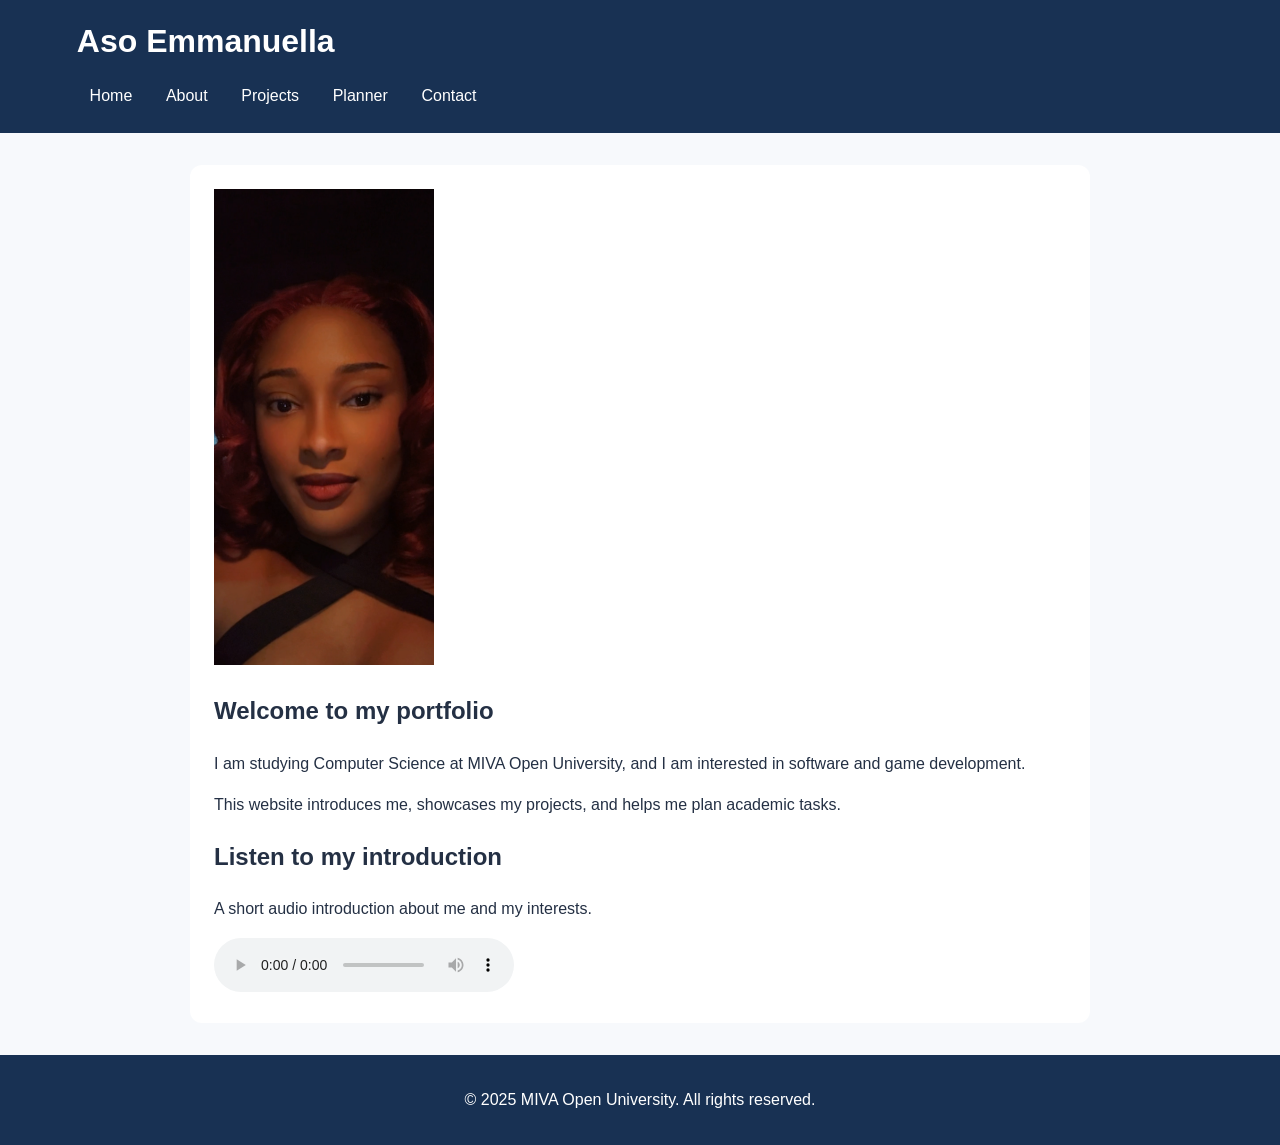
==== index.html @ ce792c0e "Add files via upload" ====
<!DOCTYPE html>
<html lang="en">
<head>
  <meta charset="UTF-8">
  <meta name="viewport" content="width=device-width, initial-scale=1.0">
  <title>Aso Emmanuella | Student Portfolio</title>
  <link rel="stylesheet" href="style.css">
</head>
<body>
  <header>
    <h1>Aso Emmanuella</h1>
    <nav aria-label="Main navigation">
      <a href="index.html" aria-current="page">Home</a>
      <a href="about.html">About</a>
      <a href="projects.html">Projects</a>
      <a href="planner.html">Planner</a>
      <a href="contact.html">Contact</a>
    </nav>
  </header>

  <main>
    <section>
      <img
        src="profile.png.PNG.PNG"
        alt="Portrait of Aso Emmanuella"
        width="220"
      >
      <h2>Welcome to my portfolio</h2>
      <p>
        I am studying Computer Science at MIVA Open University, and I am
        interested in software and game development.
      </p>
      <p>
        This website introduces me, showcases my projects, and helps me plan
        academic tasks.
      </p>
    </section>

    <section aria-labelledby="audio-heading">
      <h2 id="audio-heading">Listen to my introduction</h2>
      <p>A short audio introduction about me and my interests.</p>
      <audio controls preload="metadata">
        <source src="media/recording.m4a" type="audio/mp4">
        Your browser does not support the audio player.
      </audio>
    </section>
  </main>

  <footer>
    <p>&copy; 2025 MIVA Open University. All rights reserved.</p>
  </footer>
</body>
</html>
---- style.css ----
/* Shared styles for every page */
:root {
  --navy: #183153;
  --blue: #2864a8;
  --pale-blue: #eaf2fb;
  --white: #ffffff;
  --text: #243044;
}

* {
  box-sizing: border-box;
}

body {
  margin: 0;
  color: var(--text);
  background: #f7f9fc;
  font-family: Arial, sans-serif;
  line-height: 1.6;
}

header {
  padding: 1rem 6%;
  color: var(--white);
  background: var(--navy);
}

header h1 {
  margin: 0 0 0.5rem;
}

nav {
  display: flex;
  flex-wrap: wrap;
  gap: 0.5rem;
}

nav a {
  padding: 0.5rem 0.8rem;
  border-radius: 6px;
  color: var(--white);
  text-decoration: none;
  transition: background-color 0.2s ease;
}

nav a:hover,
nav a:focus {
  background: var(--blue);
}

main {
  width: min(900px, 88%);
  min-height: 65vh;
  margin: 2rem auto;
  padding: 1.5rem;
  border-radius: 12px;
  background: var(--white);
}

footer {
  padding: 1rem;
  color: var(--white);
  background: var(--navy);
  text-align: center;
}

/* Project cards */
.projects-grid {
  display: grid;
  grid-template-columns: repeat(auto-fit, minmax(230px, 1fr));
  gap: 1.25rem;
  margin-top: 1.5rem;
}

.project-card {
  display: flex;
  flex-direction: column;
  overflow: hidden;
  border: 1px solid #dbe4f0;
  border-radius: 12px;
  background: var(--white);
  transition: transform 0.2s ease, box-shadow 0.2s ease;
}

.project-card:hover {
  transform: translateY(-4px);
  box-shadow: 0 8px 20px rgb(24 49 83 / 12%);
}

.project-image {
  display: block;
  width: 100%;
  height: 190px;
  object-fit: contain;
  background: var(--pale-blue);
}

.project-content {
  display: flex;
  flex: 1;
  flex-direction: column;
  align-items: flex-start;
  padding: 1rem;
}

.project-content h3 {
  margin: 0 0 0.5rem;
  color: var(--navy);
  line-height: 1.3;
}

.project-content p {
  margin: 0 0 1rem;
}

.project-link {
  display: inline-block;
  margin-top: auto;
  padding: 0.6rem 0.9rem;
  border-radius: 6px;
  color: var(--white);
  background: var(--blue);
  font-weight: bold;
  text-decoration: none;
  transition: background-color 0.2s ease;
}

.project-link:hover,
.project-link:focus {
  background: var(--navy);
}

.project-details {
  margin-top: 0.25rem;
}

.project-details summary {
  color: var(--blue);
  cursor: pointer;
  font-weight: bold;
}

.project-details summary:hover,
.project-details summary:focus {
  text-decoration: underline;
}

.project-details p {
  margin-top: 0.5rem;
}

/* Planner and contact form */
label {
  font-weight: bold;
}

input,
textarea {
  width: 100%;
  padding: 0.7rem;
  border: 1px solid #bdc9d8;
  border-radius: 6px;
  color: var(--text);
  font: inherit;
}

input:focus,
textarea:focus {
  outline: 3px solid #b8d4f3;
  border-color: var(--blue);
}

textarea {
  resize: vertical;
}

button {
  padding: 0.65rem 1rem;
  border: 0;
  border-radius: 6px;
  color: var(--white);
  background: var(--blue);
  font: inherit;
  font-weight: bold;
  cursor: pointer;
  transition: background-color 0.2s ease;
}

button:hover,
button:focus {
  background: var(--navy);
}

.form-field {
  display: flex;
  flex-direction: column;
  gap: 0.35rem;
  margin-bottom: 1rem;
}

#contact-form {
  max-width: 680px;
}

#task-form {
  display: grid;
  grid-template-columns: 1fr auto;
  align-items: end;
  gap: 0.75rem;
  margin: 1.25rem 0;
}

#task-form label {
  grid-column: 1 / -1;
  margin-bottom: -0.5rem;
}

#task-form button {
  height: fit-content;
}

#planner-message,
#form-message {
  min-height: 1.5em;
  color: var(--navy);
  font-weight: bold;
}

section[aria-label="Task summary"] {
  display: flex;
  flex-wrap: wrap;
  justify-content: space-between;
  gap: 0.5rem 1rem;
  margin: 1.25rem 0;
  padding: 0.75rem 1rem;
  border-radius: 8px;
  background: var(--pale-blue);
}

section[aria-label="Task summary"] p {
  margin: 0;
}

#task-list {
  padding: 0;
  list-style: none;
}

#task-list li {
  display: flex;
  align-items: center;
  justify-content: space-between;
  gap: 1rem;
  margin-bottom: 0.75rem;
  padding: 0.75rem;
  border: 1px solid #dbe4f0;
  border-radius: 8px;
  background: #ffffff;
}

#task-list label {
  display: flex;
  align-items: center;
  gap: 0.5rem;
}

#task-list input[type="checkbox"] {
  width: auto;
}

.completed-task {
  color: #667085;
  text-decoration: line-through;
}

@media (max-width: 600px) {
  header {
    padding: 1rem 5%;
  }

  nav {
    flex-direction: column;
  }

  main {
    width: 92%;
    margin: 1rem auto;
    padding: 1rem;
  }

  .projects-grid {
    grid-template-columns: 1fr;
  }

  .project-image {
    height: auto;
    max-height: 240px;
  }

  #task-form {
    grid-template-columns: 1fr;
  }

  #task-form button {
    justify-self: start;
  }

  #task-list li {
    align-items: flex-start;
    flex-direction: column;
  }
}
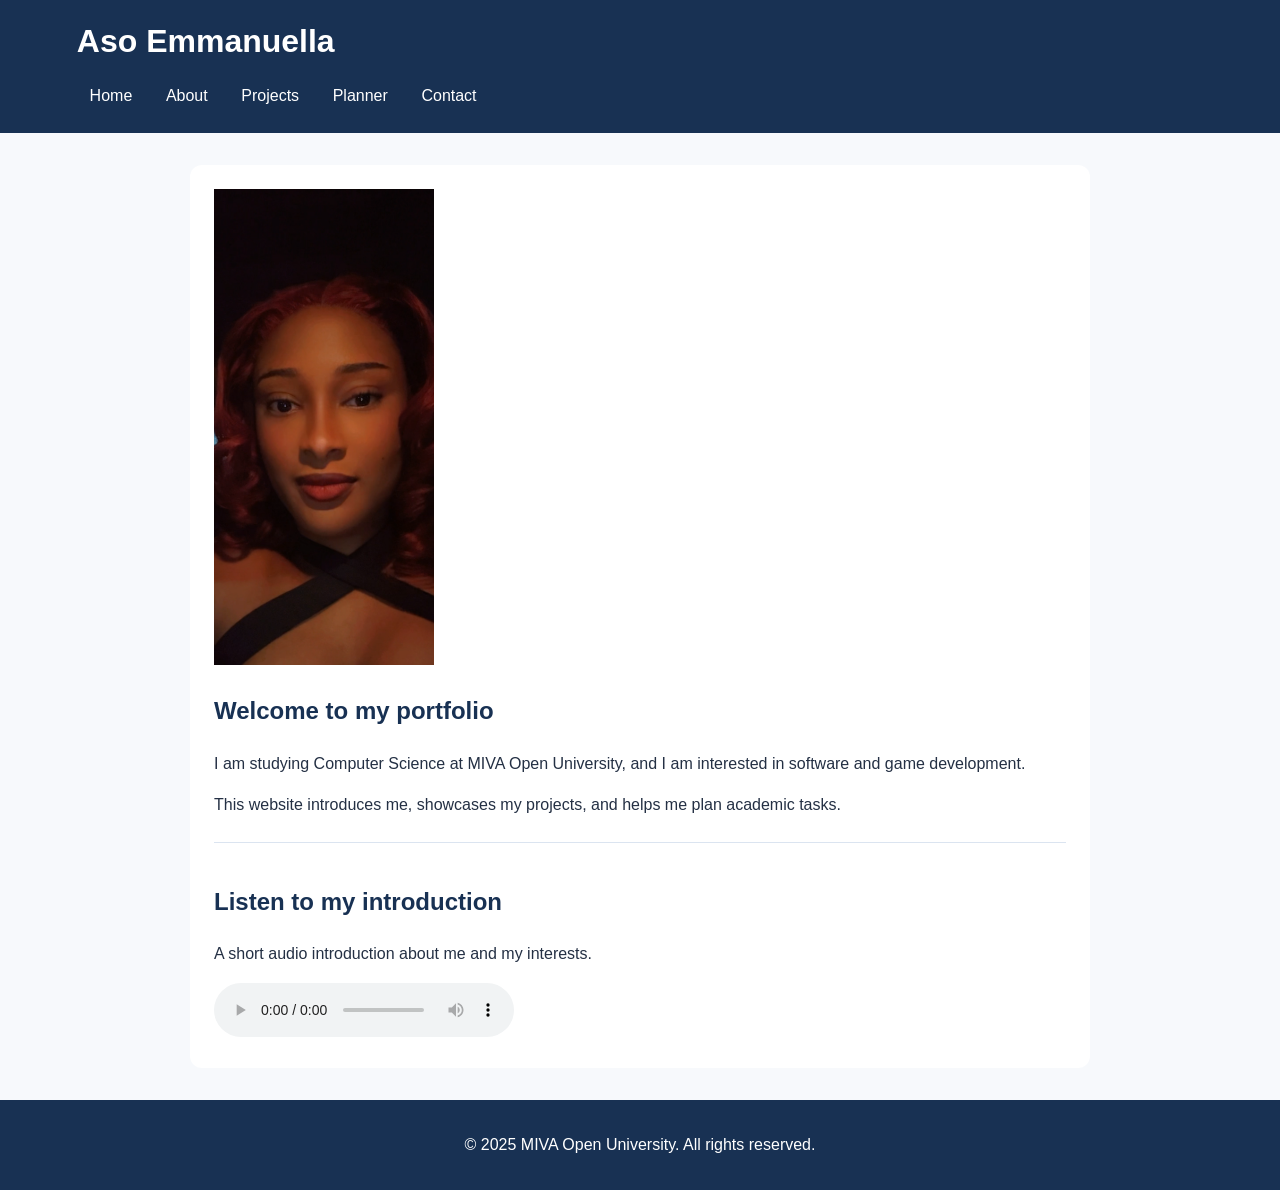
==== commit 5b238605: "Add files via upload" ====
--- a/index.html
+++ b/index.html
@@ -41,7 +41,7 @@
       <p>A short audio introduction about me and my interests.</p>
       <audio controls preload="metadata">
         <source src="media/recording.m4a" type="audio/mp4">
-        Your browser does not support the audio player.
+<source src="Recording.m4a" type="audio/mp4">
       </audio>
     </section>
   </main>
--- a/style.css
+++ b/style.css
@@ -57,11 +57,40 @@
   background: var(--white);
 }
 
+main > section + section {
+  margin-top: 1.5rem;
+  padding-top: 1.25rem;
+  border-top: 1px solid #dbe4f0;
+}
+
+main section > h2 {
+  color: var(--navy);
+}
+
 footer {
   padding: 1rem;
   color: var(--white);
   background: var(--navy);
   text-align: center;
+}
+
+/* Education table */
+main table {
+  width: 100%;
+  margin: 1rem 0;
+  border-collapse: collapse;
+}
+
+main th,
+main td {
+  padding: 0.75rem 1rem;
+  border: 1px solid #dbe4f0;
+  text-align: left;
+}
+
+main th {
+  color: var(--navy);
+  background: var(--pale-blue);
 }
 
 /* Project cards */
@@ -288,6 +317,12 @@
     padding: 1rem;
   }
 
+  main table {
+    display: block;
+    overflow-x: auto;
+    white-space: nowrap;
+  }
+
   .projects-grid {
     grid-template-columns: 1fr;
   }
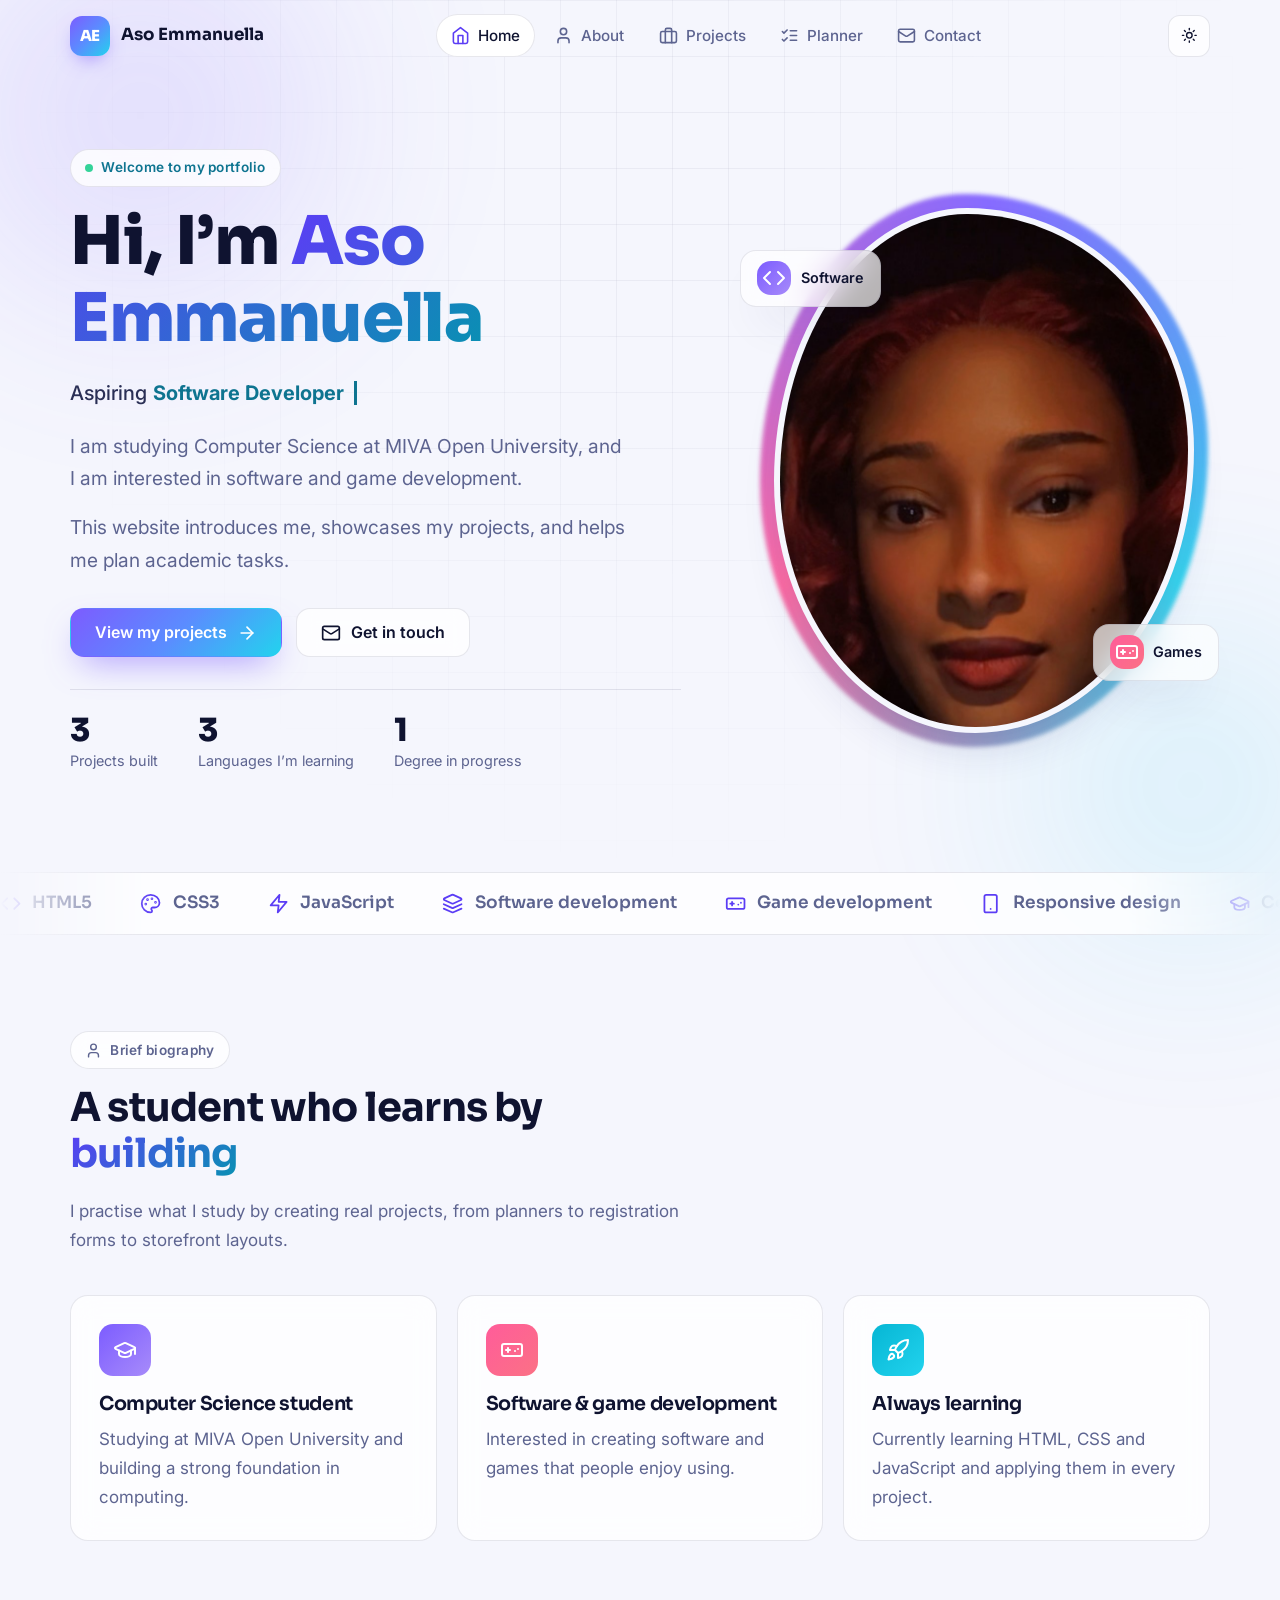
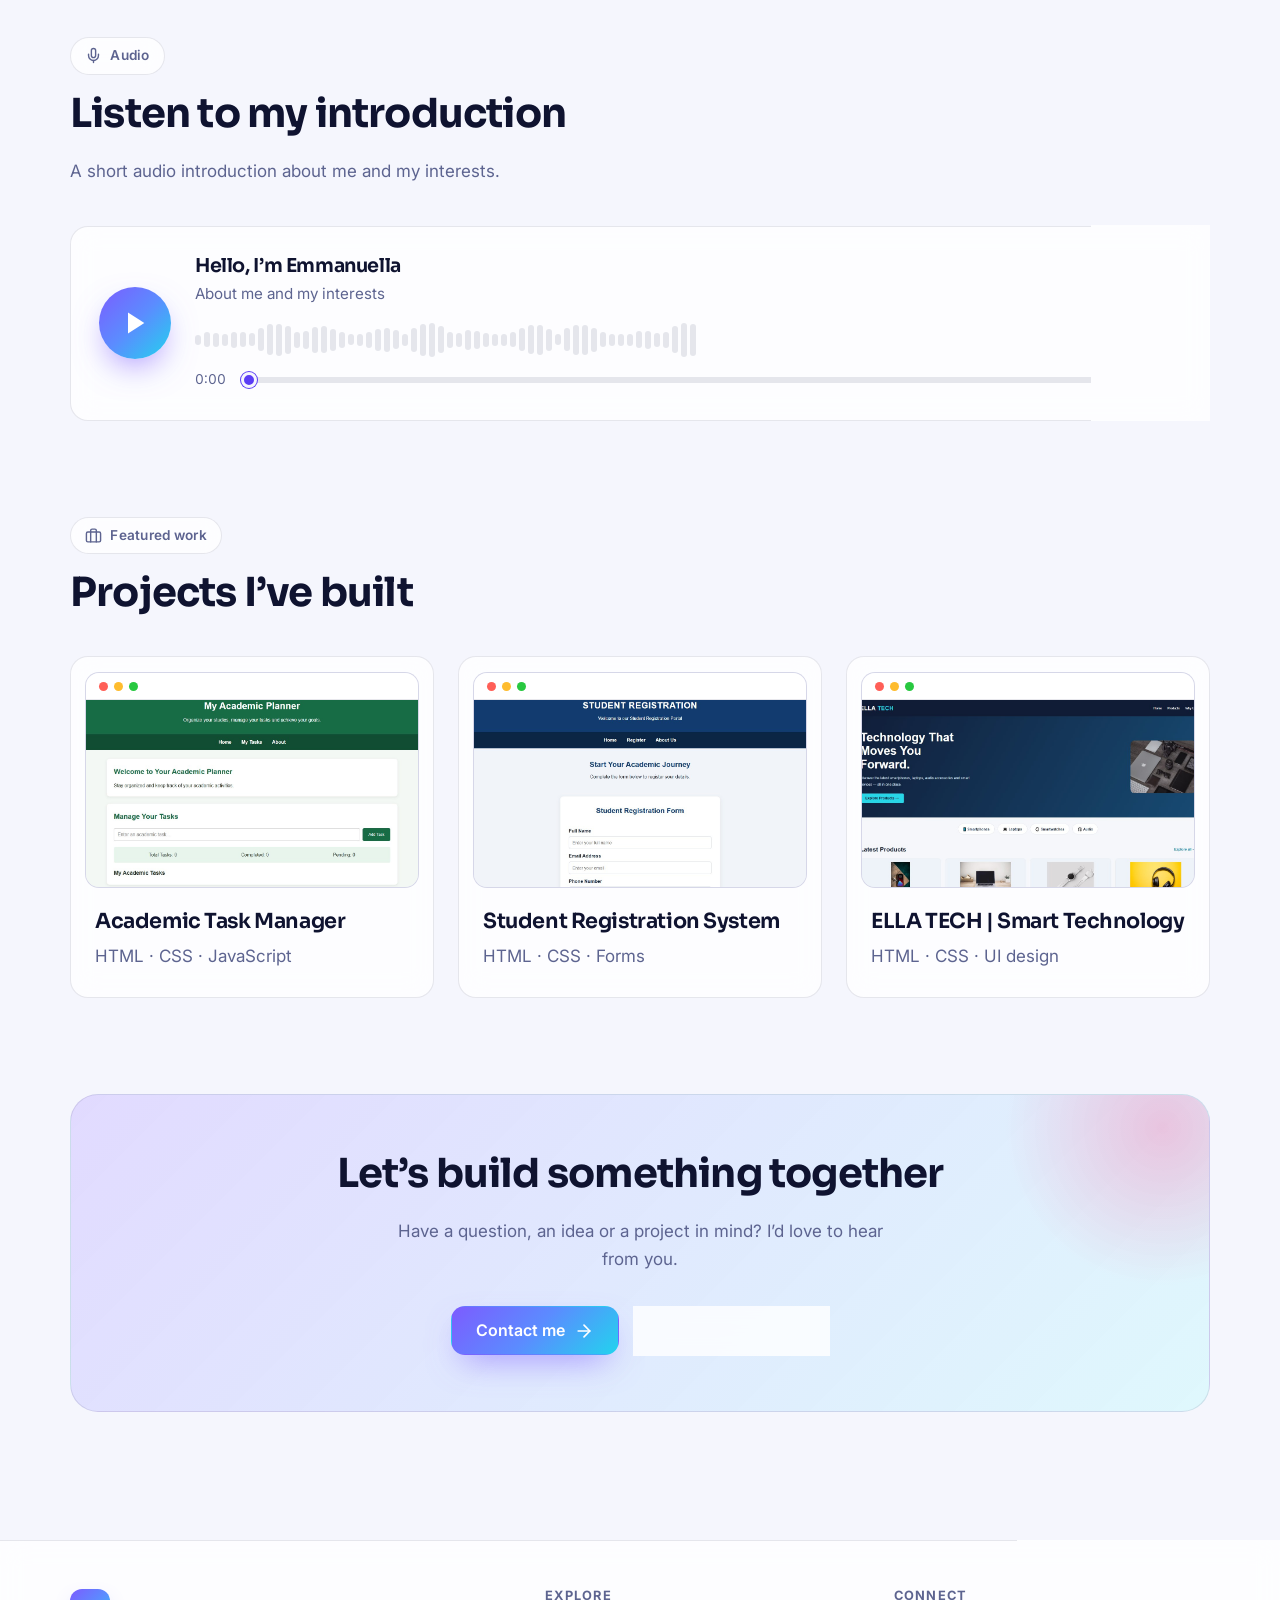
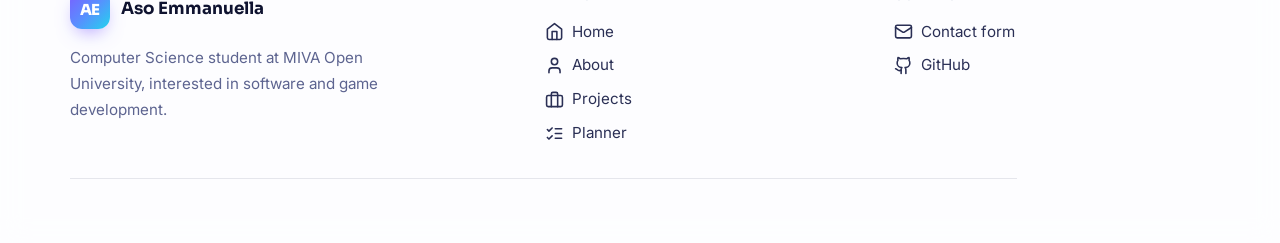
==== commit 53a5da18: "Add files via upload" ====
--- a/index.html
+++ b/index.html
@@ -1,53 +1,247 @@
-<!DOCTYPE html>
-<html lang="en">
-<head>
-  <meta charset="UTF-8">
-  <meta name="viewport" content="width=device-width, initial-scale=1.0">
-  <title>Aso Emmanuella | Student Portfolio</title>
-  <link rel="stylesheet" href="style.css">
-</head>
-<body>
-  <header>
-    <h1>Aso Emmanuella</h1>
-    <nav aria-label="Main navigation">
-      <a href="index.html" aria-current="page">Home</a>
-      <a href="about.html">About</a>
-      <a href="projects.html">Projects</a>
-      <a href="planner.html">Planner</a>
-      <a href="contact.html">Contact</a>
-    </nav>
-  </header>
-
-  <main>
-    <section>
-      <img
-        src="profile.png.PNG.PNG"
-        alt="Portrait of Aso Emmanuella"
-        width="220"
-      >
-      <h2>Welcome to my portfolio</h2>
-      <p>
-        I am studying Computer Science at MIVA Open University, and I am
-        interested in software and game development.
-      </p>
-      <p>
-        This website introduces me, showcases my projects, and helps me plan
-        academic tasks.
-      </p>
-    </section>
-
-    <section aria-labelledby="audio-heading">
-      <h2 id="audio-heading">Listen to my introduction</h2>
-      <p>A short audio introduction about me and my interests.</p>
-      <audio controls preload="metadata">
-        <source src="media/recording.m4a" type="audio/mp4">
-<source src="Recording.m4a" type="audio/mp4">
-      </audio>
-    </section>
-  </main>
-
-  <footer>
-    <p>&copy; 2025 MIVA Open University. All rights reserved.</p>
-  </footer>
-</body>
-</html>+<!DOCTYPE html>
+<html lang="en">
+<head>
+  <meta charset="UTF-8">
+  <meta name="viewport" content="width=device-width, initial-scale=1.0">
+  <title>Aso Emmanuella | Student Portfolio</title>
+  <meta name="description" content="Portfolio of Aso Emmanuella, a Computer Science student at MIVA Open University interested in software and game development.">
+  <meta name="theme-color" content="#0a0c1b">
+  <link rel="icon" href="favicon.svg" type="image/svg+xml">
+  <link rel="preconnect" href="https://fonts.googleapis.com">
+  <link rel="preconnect" href="https://fonts.gstatic.com" crossorigin>
+  <link rel="stylesheet" href="https://fonts.googleapis.com/css2?family=Inter:wght@400;500;600;700&family=Sora:wght@600;700;800&display=swap">
+  <link rel="stylesheet" href="style.css">
+  <script>
+    /* Runs before first paint so the saved theme never flashes. */
+    document.documentElement.classList.add("js");
+    try {
+      var saved = localStorage.getItem("theme");
+      var theme = saved ? JSON.parse(saved) : (matchMedia("(prefers-color-scheme: light)").matches ? "light" : "dark");
+      document.documentElement.dataset.theme = theme;
+    } catch (e) { document.documentElement.dataset.theme = "dark"; }
+  </script>
+  <script src="script.js" defer></script>
+</head>
+<body>
+  <a class="skip-link" href="#main">Skip to main content</a>
+  <div class="scroll-progress" aria-hidden="true"></div>
+  <div class="bg-grid" aria-hidden="true"></div>
+
+  <header class="site-header">
+    <div class="container nav-inner">
+      <a class="brand" href="index.html" aria-label="Aso Emmanuella, home">
+        <span class="brand-mark" aria-hidden="true">AE</span>
+        <span>Aso Emmanuella</span>
+      </a>
+
+      <nav class="nav-links" id="site-nav" aria-label="Main navigation">
+        <a href="index.html" aria-current="page"><i data-icon="home"></i>Home</a>
+        <a href="about.html"><i data-icon="user"></i>About</a>
+        <a href="projects.html"><i data-icon="briefcase"></i>Projects</a>
+        <a href="planner.html"><i data-icon="tasks"></i>Planner</a>
+        <a href="contact.html"><i data-icon="mail"></i>Contact</a>
+      </nav>
+
+      <div class="nav-actions">
+        <button class="icon-btn theme-toggle" type="button" aria-label="Switch theme">
+          <i data-icon="sun" class="icon-sun"></i><i data-icon="moon" class="icon-moon"></i>
+        </button>
+        <button class="icon-btn menu-toggle" type="button" aria-expanded="false" aria-controls="site-nav" aria-label="Open menu">
+          <span class="bars" aria-hidden="true"><span></span><span></span><span></span></span>
+        </button>
+      </div>
+    </div>
+  </header>
+
+  <main id="main">
+    <!-- Hero: name, photograph, welcome message, brief biography -->
+    <section class="hero" aria-labelledby="hero-title">
+      <div class="container hero-grid">
+        <div>
+          <p class="eyebrow reveal"><span class="dot"></span>Welcome to my portfolio</p>
+          <h1 id="hero-title" class="reveal" style="--i:1">Hi, I&rsquo;m <span class="grad-text">Aso Emmanuella</span></h1>
+          <p class="role-line reveal" style="--i:2" aria-hidden="true">
+            <span>Aspiring</span><span class="typed" data-typed="Software Developer|Game Developer|Computer Science Student">Software Developer</span><span class="caret"></span>
+          </p>
+          <p class="lead reveal" style="--i:3">
+            I am studying Computer Science at MIVA Open University, and I am interested in software and game development.
+          </p>
+          <p class="lead reveal" style="--i:3">
+            This website introduces me, showcases my projects, and helps me plan academic tasks.
+          </p>
+          <div class="hero-cta reveal" style="--i:4">
+            <a class="btn btn-primary" href="projects.html">View my projects <i data-icon="arrow-right" class="icon-arrow"></i></a>
+            <a class="btn btn-ghost" href="contact.html"><i data-icon="mail"></i>Get in touch</a>
+          </div>
+          <dl class="stats reveal" style="--i:5">
+            <div class="stat"><dt class="sr-only">Projects built</dt><dd style="margin:0"><strong data-count="3">0</strong><span>Projects built</span></dd></div>
+            <div class="stat"><dt class="sr-only">Languages being learned</dt><dd style="margin:0"><strong data-count="3">0</strong><span>Languages I&rsquo;m learning</span></dd></div>
+            <div class="stat"><dt class="sr-only">Degree programme</dt><dd style="margin:0"><strong data-count="1">0</strong><span>Degree in progress</span></dd></div>
+          </dl>
+        </div>
+
+        <div class="portrait-wrap reveal reveal-scale" style="--i:2">
+          <div class="portrait-ring" aria-hidden="true"></div>
+          <figure class="portrait" style="margin:0">
+            <img src="assets/images/profile.jpg" alt="Portrait of Aso Emmanuella" width="420" height="525" fetchpriority="high">
+          </figure>
+          <div class="float-chip c1" aria-hidden="true"><span class="tile t-violet"><i data-icon="code"></i></span>Software</div>
+          <div class="float-chip c2" aria-hidden="true"><span class="tile t-pink"><i data-icon="gamepad"></i></span>Games</div>
+        </div>
+      </div>
+    </section>
+
+    <div class="marquee" aria-hidden="true">
+      <div class="marquee-track"><span><i data-icon="code"></i>HTML5</span><span><i data-icon="palette"></i>CSS3</span><span><i data-icon="zap"></i>JavaScript</span><span><i data-icon="layers"></i>Software development</span><span><i data-icon="gamepad"></i>Game development</span><span><i data-icon="phone2"></i>Responsive design</span><span><i data-icon="cap"></i>Computer Science</span><span><i data-icon="code"></i>HTML5</span><span><i data-icon="palette"></i>CSS3</span><span><i data-icon="zap"></i>JavaScript</span><span><i data-icon="layers"></i>Software development</span><span><i data-icon="gamepad"></i>Game development</span><span><i data-icon="phone2"></i>Responsive design</span><span><i data-icon="cap"></i>Computer Science</span><span><i data-icon="code"></i>HTML5</span><span><i data-icon="palette"></i>CSS3</span><span><i data-icon="zap"></i>JavaScript</span><span><i data-icon="layers"></i>Software development</span><span><i data-icon="gamepad"></i>Game development</span><span><i data-icon="phone2"></i>Responsive design</span><span><i data-icon="cap"></i>Computer Science</span><span><i data-icon="code"></i>HTML5</span><span><i data-icon="palette"></i>CSS3</span><span><i data-icon="zap"></i>JavaScript</span><span><i data-icon="layers"></i>Software development</span><span><i data-icon="gamepad"></i>Game development</span><span><i data-icon="phone2"></i>Responsive design</span><span><i data-icon="cap"></i>Computer Science</span></div>
+    </div>
+
+    <!-- Brief biography -->
+    <section class="section" aria-labelledby="bio-title">
+      <div class="container">
+        <div class="section-head reveal">
+          <p class="eyebrow"><i data-icon="user"></i>Brief biography</p>
+          <h2 id="bio-title">A student who learns by <span class="grad-text">building</span></h2>
+          <p>I practise what I study by creating real projects, from planners to registration forms to storefront layouts.</p>
+        </div>
+        <div class="grid-3">
+          <article class="card reveal" style="--i:0">
+            <span class="tile t-violet"><i data-icon="cap"></i></span>
+            <h3>Computer Science student</h3>
+            <p>Studying at MIVA Open University and building a strong foundation in computing.</p>
+          </article>
+          <article class="card reveal" style="--i:1">
+            <span class="tile t-pink"><i data-icon="gamepad"></i></span>
+            <h3>Software &amp; game development</h3>
+            <p>Interested in creating software and games that people enjoy using.</p>
+          </article>
+          <article class="card reveal" style="--i:2">
+            <span class="tile t-cyan"><i data-icon="rocket"></i></span>
+            <h3>Always learning</h3>
+            <p>Currently learning HTML, CSS and JavaScript and applying them in every project.</p>
+          </article>
+        </div>
+      </div>
+    </section>
+
+    <!-- Multimedia: audio introduction -->
+    <section class="section" style="padding-top:0" aria-labelledby="audio-heading">
+      <div class="container">
+        <div class="section-head reveal">
+          <p class="eyebrow"><i data-icon="mic"></i>Audio</p>
+          <h2 id="audio-heading">Listen to my introduction</h2>
+          <p>A short audio introduction about me and my interests.</p>
+        </div>
+
+        <div class="card audio-card reveal" data-audio-player hidden>
+          <button class="play-btn" type="button" aria-label="Play introduction">
+            <i data-icon="play" class="icon-play"></i><i data-icon="pause" class="icon-pause"></i>
+          </button>
+          <div class="audio-body">
+            <h3>Hello, I&rsquo;m Emmanuella</h3>
+            <p>About me and my interests <span class="audio-status" role="status"></span></p>
+            <div class="wave" aria-hidden="true"></div>
+            <div class="seek-row">
+              <span class="t-current">0:00</span>
+              <input class="seek" type="range" min="0" max="1000" value="0" step="1" aria-label="Seek through the introduction">
+              <span class="t-total">0:00</span>
+            </div>
+          </div>
+        </div>
+        <!-- Native player: used as the fallback and replaced by the styled player when JavaScript runs -->
+        <audio id="intro-audio" controls preload="metadata" style="width:100%">
+          <source src="media/recording.mp3" type="audio/mpeg">
+          Your browser does not support the audio element.
+        </audio>
+      </div>
+    </section>
+
+    <!-- Featured projects -->
+    <section class="section" style="padding-top:0" aria-labelledby="featured-title">
+      <div class="container">
+        <div class="section-head reveal">
+          <p class="eyebrow"><i data-icon="briefcase"></i>Featured work</p>
+          <h2 id="featured-title">Projects I&rsquo;ve built</h2>
+        </div>
+        <div class="projects-grid">
+        <a class="card project-card reveal" style="--i:0;text-decoration:none;color:inherit" href="projects.html" aria-label="Academic Task Manager, view on projects page">
+          <div class="browser">
+            <div class="browser-bar" aria-hidden="true"><span></span><span></span><span></span></div>
+            <div class="browser-shot"><img src="assets/images/project-task-manager.jpg" alt="" width="1341" height="642" loading="lazy"></div>
+          </div>
+          <div class="project-body">
+            <h3 style="margin-top:0">Academic Task Manager</h3>
+            <p style="margin:0">HTML · CSS · JavaScript</p>
+          </div>
+        </a>
+        <a class="card project-card reveal" style="--i:1;text-decoration:none;color:inherit" href="projects.html" aria-label="Student Registration System, view on projects page">
+          <div class="browser">
+            <div class="browser-bar" aria-hidden="true"><span></span><span></span><span></span></div>
+            <div class="browser-shot"><img src="assets/images/project-registration.jpg" alt="" width="1341" height="642" loading="lazy"></div>
+          </div>
+          <div class="project-body">
+            <h3 style="margin-top:0">Student Registration System</h3>
+            <p style="margin:0">HTML · CSS · Forms</p>
+          </div>
+        </a>
+        <a class="card project-card reveal" style="--i:2;text-decoration:none;color:inherit" href="projects.html" aria-label="ELLA TECH | Smart Technology, view on projects page">
+          <div class="browser">
+            <div class="browser-bar" aria-hidden="true"><span></span><span></span><span></span></div>
+            <div class="browser-shot"><img src="assets/images/project-ella-tech.jpg" alt="" width="1341" height="642" loading="lazy"></div>
+          </div>
+          <div class="project-body">
+            <h3 style="margin-top:0">ELLA TECH | Smart Technology</h3>
+            <p style="margin:0">HTML · CSS · UI design</p>
+          </div>
+        </a>
+        </div>
+      </div>
+    </section>
+
+    <section class="section" style="padding-top:0">
+      <div class="container">
+        <div class="cta-band reveal reveal-scale">
+          <h2>Let&rsquo;s build something together</h2>
+          <p>Have a question, an idea or a project in mind? I&rsquo;d love to hear from you.</p>
+          <div class="hero-cta">
+            <a class="btn btn-primary" href="contact.html">Contact me <i data-icon="arrow-right" class="icon-arrow"></i></a>
+            <a class="btn btn-ghost" href="planner.html"><i data-icon="tasks"></i>Try the planner</a>
+          </div>
+        </div>
+      </div>
+    </section>
+  </main>
+
+  <footer class="site-footer">
+    <div class="container footer-inner">
+      <div>
+        <a class="brand" href="index.html" aria-label="Aso Emmanuella, home">
+          <span class="brand-mark" aria-hidden="true">AE</span>
+          <span>Aso Emmanuella</span>
+        </a>
+        <p style="margin-top:1rem;max-width:340px">Computer Science student at MIVA Open University, interested in software and game development.</p>
+      </div>
+      <nav aria-label="Footer navigation">
+        <h2>Explore</h2>
+        <div class="footer-links">
+          <a href="index.html"><i data-icon="home"></i>Home</a>
+          <a href="about.html"><i data-icon="user"></i>About</a>
+          <a href="projects.html"><i data-icon="briefcase"></i>Projects</a>
+          <a href="planner.html"><i data-icon="tasks"></i>Planner</a>
+        </div>
+      </nav>
+      <div>
+        <h2>Connect</h2>
+        <div class="footer-links">
+          <a href="contact.html"><i data-icon="mail"></i>Contact form</a>
+          <a href="https://github.com/asoemmanuella2-max" target="_blank" rel="noopener noreferrer"><i data-icon="github"></i>GitHub</a>
+        </div>
+      </div>
+    </div>
+    <div class="container copyright">
+      <p>&copy; 2025 MIVA Open University. All rights reserved.</p>
+    </div>
+  </footer>
+
+  <button class="icon-btn to-top" type="button" aria-label="Back to top"><i data-icon="arrow-up"></i></button>
+</body>
+</html>
--- a/style.css
+++ b/style.css
@@ -1,347 +1,776 @@
-/* Shared styles for every page */
-:root {
-  --navy: #183153;
-  --blue: #2864a8;
-  --pale-blue: #eaf2fb;
-  --white: #ffffff;
-  --text: #243044;
-}
-
-* {
-  box-sizing: border-box;
-}
-
-body {
-  margin: 0;
-  color: var(--text);
-  background: #f7f9fc;
-  font-family: Arial, sans-serif;
-  line-height: 1.6;
-}
-
-header {
-  padding: 1rem 6%;
-  color: var(--white);
-  background: var(--navy);
-}
-
-header h1 {
-  margin: 0 0 0.5rem;
-}
-
-nav {
-  display: flex;
-  flex-wrap: wrap;
-  gap: 0.5rem;
-}
-
-nav a {
-  padding: 0.5rem 0.8rem;
-  border-radius: 6px;
-  color: var(--white);
-  text-decoration: none;
-  transition: background-color 0.2s ease;
-}
-
-nav a:hover,
-nav a:focus {
-  background: var(--blue);
-}
-
-main {
-  width: min(900px, 88%);
-  min-height: 65vh;
-  margin: 2rem auto;
-  padding: 1.5rem;
-  border-radius: 12px;
-  background: var(--white);
-}
-
-main > section + section {
-  margin-top: 1.5rem;
-  padding-top: 1.25rem;
-  border-top: 1px solid #dbe4f0;
-}
-
-main section > h2 {
-  color: var(--navy);
-}
-
-footer {
-  padding: 1rem;
-  color: var(--white);
-  background: var(--navy);
-  text-align: center;
-}
-
-/* Education table */
-main table {
-  width: 100%;
-  margin: 1rem 0;
-  border-collapse: collapse;
-}
-
-main th,
-main td {
-  padding: 0.75rem 1rem;
-  border: 1px solid #dbe4f0;
-  text-align: left;
-}
-
-main th {
-  color: var(--navy);
-  background: var(--pale-blue);
-}
-
-/* Project cards */
-.projects-grid {
-  display: grid;
-  grid-template-columns: repeat(auto-fit, minmax(230px, 1fr));
-  gap: 1.25rem;
-  margin-top: 1.5rem;
-}
-
-.project-card {
-  display: flex;
-  flex-direction: column;
-  overflow: hidden;
-  border: 1px solid #dbe4f0;
-  border-radius: 12px;
-  background: var(--white);
-  transition: transform 0.2s ease, box-shadow 0.2s ease;
-}
-
-.project-card:hover {
-  transform: translateY(-4px);
-  box-shadow: 0 8px 20px rgb(24 49 83 / 12%);
-}
-
-.project-image {
-  display: block;
-  width: 100%;
-  height: 190px;
-  object-fit: contain;
-  background: var(--pale-blue);
-}
-
-.project-content {
-  display: flex;
-  flex: 1;
-  flex-direction: column;
-  align-items: flex-start;
-  padding: 1rem;
-}
-
-.project-content h3 {
-  margin: 0 0 0.5rem;
-  color: var(--navy);
-  line-height: 1.3;
-}
-
-.project-content p {
-  margin: 0 0 1rem;
-}
-
-.project-link {
-  display: inline-block;
-  margin-top: auto;
-  padding: 0.6rem 0.9rem;
-  border-radius: 6px;
-  color: var(--white);
-  background: var(--blue);
-  font-weight: bold;
-  text-decoration: none;
-  transition: background-color 0.2s ease;
-}
-
-.project-link:hover,
-.project-link:focus {
-  background: var(--navy);
-}
-
-.project-details {
-  margin-top: 0.25rem;
-}
-
-.project-details summary {
-  color: var(--blue);
-  cursor: pointer;
-  font-weight: bold;
-}
-
-.project-details summary:hover,
-.project-details summary:focus {
-  text-decoration: underline;
-}
-
-.project-details p {
-  margin-top: 0.5rem;
-}
-
-/* Planner and contact form */
-label {
-  font-weight: bold;
-}
-
-input,
-textarea {
-  width: 100%;
-  padding: 0.7rem;
-  border: 1px solid #bdc9d8;
-  border-radius: 6px;
-  color: var(--text);
-  font: inherit;
-}
-
-input:focus,
-textarea:focus {
-  outline: 3px solid #b8d4f3;
-  border-color: var(--blue);
-}
-
-textarea {
-  resize: vertical;
-}
-
-button {
-  padding: 0.65rem 1rem;
-  border: 0;
-  border-radius: 6px;
-  color: var(--white);
-  background: var(--blue);
-  font: inherit;
-  font-weight: bold;
-  cursor: pointer;
-  transition: background-color 0.2s ease;
-}
-
-button:hover,
-button:focus {
-  background: var(--navy);
-}
-
-.form-field {
-  display: flex;
-  flex-direction: column;
-  gap: 0.35rem;
-  margin-bottom: 1rem;
-}
-
-#contact-form {
-  max-width: 680px;
-}
-
-#task-form {
-  display: grid;
-  grid-template-columns: 1fr auto;
-  align-items: end;
-  gap: 0.75rem;
-  margin: 1.25rem 0;
-}
-
-#task-form label {
-  grid-column: 1 / -1;
-  margin-bottom: -0.5rem;
-}
-
-#task-form button {
-  height: fit-content;
-}
-
-#planner-message,
-#form-message {
-  min-height: 1.5em;
-  color: var(--navy);
-  font-weight: bold;
-}
-
-section[aria-label="Task summary"] {
-  display: flex;
-  flex-wrap: wrap;
-  justify-content: space-between;
-  gap: 0.5rem 1rem;
-  margin: 1.25rem 0;
-  padding: 0.75rem 1rem;
-  border-radius: 8px;
-  background: var(--pale-blue);
-}
-
-section[aria-label="Task summary"] p {
-  margin: 0;
-}
-
-#task-list {
-  padding: 0;
-  list-style: none;
-}
-
-#task-list li {
-  display: flex;
-  align-items: center;
-  justify-content: space-between;
-  gap: 1rem;
-  margin-bottom: 0.75rem;
-  padding: 0.75rem;
-  border: 1px solid #dbe4f0;
-  border-radius: 8px;
-  background: #ffffff;
-}
-
-#task-list label {
-  display: flex;
-  align-items: center;
-  gap: 0.5rem;
-}
-
-#task-list input[type="checkbox"] {
-  width: auto;
-}
-
-.completed-task {
-  color: #667085;
-  text-decoration: line-through;
-}
-
-@media (max-width: 600px) {
-  header {
-    padding: 1rem 5%;
-  }
-
-  nav {
-    flex-direction: column;
-  }
-
-  main {
-    width: 92%;
-    margin: 1rem auto;
-    padding: 1rem;
-  }
-
-  main table {
-    display: block;
-    overflow-x: auto;
-    white-space: nowrap;
-  }
-
-  .projects-grid {
-    grid-template-columns: 1fr;
-  }
-
-  .project-image {
-    height: auto;
-    max-height: 240px;
-  }
-
-  #task-form {
-    grid-template-columns: 1fr;
-  }
-
-  #task-form button {
-    justify-self: start;
-  }
-
-  #task-list li {
-    align-items: flex-start;
-    flex-direction: column;
-  }
-}+/* ==========================================================================
+   Aso Emmanuella — Student Portfolio
+   One shared external stylesheet for every page.
+   Sections: tokens · base · layout · navigation · buttons · hero · cards ·
+             about · projects · planner · contact · footer · animations ·
+             responsive · accessibility
+   ========================================================================== */
+
+/* ---------- 1. Design tokens (consistent colour scheme) ---------- */
+:root {
+  --font-display: "Sora", "Segoe UI", system-ui, sans-serif;
+  --font-body: "Inter", "Segoe UI", system-ui, -apple-system, sans-serif;
+
+  --violet: #7c5cff;
+  --cyan: #22d3ee;
+  --pink: #ff5c9a;
+  --green: #34d399;
+  --amber: #fbbf24;
+
+  --grad: linear-gradient(135deg, var(--violet) 0%, #5b8cff 50%, var(--cyan) 100%);
+  --grad-warm: linear-gradient(135deg, var(--pink), var(--violet));
+
+  --radius-sm: 10px;
+  --radius: 18px;
+  --radius-lg: 28px;
+  --ease: cubic-bezier(0.22, 1, 0.36, 1);
+  --ease-spring: cubic-bezier(0.34, 1.56, 0.64, 1);
+
+  --container: 1140px;
+  --nav-h: 72px;
+
+  color-scheme: dark;
+  --bg: #0a0c1b;
+  --bg-2: #0f1226;
+  --surface: rgb(255 255 255 / 4.5%);
+  --surface-strong: rgb(255 255 255 / 8%);
+  --border: rgb(255 255 255 / 9%);
+  --text: #eceefb;
+  --muted: #9ba2c8;
+  --heading: #ffffff;
+  --primary: #8b6dff;
+  --primary-ink: #ffffff;
+  --accent-text: #67e8f9;
+  --shadow: 0 24px 60px -20px rgb(0 0 0 / 60%);
+  --glow: 0 0 0 1px rgb(139 109 255 / 40%), 0 18px 50px -12px rgb(124 92 255 / 55%);
+  --nav-bg: rgb(12 14 32 / 62%);
+  --danger: #ff6b8b;
+  --success: #34d399;
+}
+
+:root[data-theme="light"] {
+  color-scheme: light;
+  --bg: #f5f6fd;
+  --bg-2: #ecedfa;
+  --surface: rgb(255 255 255 / 80%);
+  --surface-strong: #ffffff;
+  --border: rgb(24 28 70 / 10%);
+  --text: #2a2f55;
+  --muted: #5d6490;
+  --heading: #0f1330;
+  --primary: #5b3df5;
+  --accent-text: #0e7490;
+  --shadow: 0 24px 50px -24px rgb(40 40 110 / 30%);
+  --glow: 0 0 0 1px rgb(91 61 245 / 30%), 0 18px 44px -14px rgb(91 61 245 / 40%);
+  --nav-bg: rgb(255 255 255 / 70%);
+  --danger: #d6204f;
+  --success: #0f9d6b;
+}
+
+/* ---------- 2. Base ---------- */
+*,
+*::before,
+*::after {
+  box-sizing: border-box;
+}
+
+html {
+  scroll-behavior: smooth;
+  scroll-padding-top: calc(var(--nav-h) + 20px);
+  -webkit-text-size-adjust: 100%;
+}
+
+body {
+  margin: 0;
+  min-height: 100vh;
+  display: flex;
+  flex-direction: column;
+  color: var(--text);
+  background: var(--bg);
+  font-family: var(--font-body);
+  font-size: 1.0625rem;
+  line-height: 1.7;
+  overflow-x: hidden;
+  transition: background-color 0.4s ease, color 0.4s ease;
+}
+
+/* Ambient background: soft moving glows + faint grid */
+body::before,
+body::after {
+  content: "";
+  position: fixed;
+  z-index: -2;
+  pointer-events: none;
+  border-radius: 50%;
+  filter: blur(90px);
+  opacity: 0.55;
+}
+body::before {
+  width: 46vmax;
+  height: 46vmax;
+  top: -14vmax;
+  left: -12vmax;
+  background: radial-gradient(circle, rgb(124 92 255 / 55%), transparent 65%);
+  animation: drift 22s ease-in-out infinite alternate;
+}
+body::after {
+  width: 42vmax;
+  height: 42vmax;
+  right: -14vmax;
+  bottom: -12vmax;
+  background: radial-gradient(circle, rgb(34 211 238 / 40%), transparent 65%);
+  animation: drift 26s ease-in-out infinite alternate-reverse;
+}
+:root[data-theme="light"] body::before,
+:root[data-theme="light"] body::after {
+  opacity: 0.4;
+}
+
+.bg-grid {
+  position: fixed;
+  inset: 0;
+  z-index: -1;
+  pointer-events: none;
+  background-image:
+    linear-gradient(var(--border) 1px, transparent 1px),
+    linear-gradient(90deg, var(--border) 1px, transparent 1px);
+  background-size: 56px 56px;
+  mask-image: radial-gradient(ellipse at 50% 20%, #000 10%, transparent 70%);
+  opacity: 0.5;
+}
+
+h1,
+h2,
+h3,
+h4 {
+  margin: 0 0 0.5em;
+  color: var(--heading);
+  font-family: var(--font-display);
+  line-height: 1.15;
+  letter-spacing: -0.02em;
+}
+h1 { font-size: clamp(2.4rem, 5.6vw, 4.2rem); font-weight: 800; }
+h2 { font-size: clamp(1.7rem, 3.4vw, 2.5rem); font-weight: 700; }
+h3 { font-size: 1.2rem; font-weight: 650; }
+
+p { margin: 0 0 1rem; }
+a { color: var(--primary); text-decoration-thickness: 2px; text-underline-offset: 3px; }
+img { max-width: 100%; display: block; }
+ul { margin: 0; padding: 0; list-style: none; }
+
+::selection { background: var(--violet); color: #fff; }
+
+/* Flat SVG icons (injected by script.js) */
+.icon {
+  width: 1.25em;
+  height: 1.25em;
+  flex: none;
+  fill: none;
+  stroke: currentcolor;
+  stroke-width: 2;
+  stroke-linecap: round;
+  stroke-linejoin: round;
+  vertical-align: -0.2em;
+}
+
+.grad-text {
+  background: var(--grad);
+  -webkit-background-clip: text;
+  background-clip: text;
+  color: transparent;
+}
+:root[data-theme="light"] .grad-text {
+  background-image: linear-gradient(135deg, #5b3df5, #0891b2);
+}
+
+/* ---------- 3. Layout helpers ---------- */
+.container {
+  width: min(var(--container), 100% - 2.5rem);
+  margin-inline: auto;
+}
+main { flex: 1; padding-top: var(--nav-h); }
+.section { padding-block: clamp(3.5rem, 8vw, 6rem); }
+.section-head { max-width: 640px; margin-bottom: 2.5rem; }
+.section-head p { color: var(--muted); }
+.eyebrow {
+  display: inline-flex;
+  align-items: center;
+  gap: 0.5rem;
+  margin-bottom: 1rem;
+  padding: 0.4rem 0.9rem;
+  border: 1px solid var(--border);
+  border-radius: 999px;
+  background: var(--surface);
+  color: var(--accent-text);
+  font-size: 0.85rem;
+  font-weight: 600;
+  letter-spacing: 0.02em;
+  backdrop-filter: blur(10px);
+}
+.eyebrow .dot {
+  width: 8px; height: 8px; border-radius: 50%;
+  background: var(--green);
+  box-shadow: 0 0 0 0 rgb(52 211 153 / 70%);
+  animation: pulse 2s infinite;
+}
+
+.page-hero { padding-block: clamp(3rem, 7vw, 5rem) 1rem; }
+.page-hero p { max-width: 620px; color: var(--muted); font-size: 1.15rem; }
+
+/* Skip link */
+.skip-link {
+  position: fixed; top: -60px; left: 1rem; z-index: 200;
+  padding: 0.6rem 1rem; border-radius: 10px;
+  background: var(--primary); color: #fff; font-weight: 600;
+  transition: top 0.25s var(--ease);
+}
+.skip-link:focus { top: 1rem; }
+
+/* Scroll progress */
+.scroll-progress {
+  position: fixed; top: 0; left: 0; z-index: 120;
+  width: 100%; height: 3px;
+  background: var(--grad);
+  transform: scaleX(0); transform-origin: left;
+}
+
+/* ---------- 4. Navigation ---------- */
+.site-header {
+  position: fixed; inset: 0 0 auto 0; z-index: 100;
+  height: var(--nav-h);
+  display: flex; align-items: center;
+  border-bottom: 1px solid transparent;
+  transition: background-color 0.3s ease, border-color 0.3s ease, backdrop-filter 0.3s ease, height 0.3s var(--ease);
+}
+.site-header.scrolled {
+  background: var(--nav-bg);
+  border-color: var(--border);
+  backdrop-filter: blur(18px) saturate(160%);
+  -webkit-backdrop-filter: blur(18px) saturate(160%);
+}
+.nav-inner { display: flex; align-items: center; justify-content: space-between; gap: 1rem; }
+
+.brand {
+  display: inline-flex; align-items: center; gap: 0.7rem;
+  color: var(--heading); font-family: var(--font-display);
+  font-weight: 700; font-size: 1.05rem; text-decoration: none;
+}
+.brand-mark {
+  display: grid; place-items: center;
+  width: 40px; height: 40px; border-radius: 12px;
+  background: var(--grad); color: #fff;
+  font-size: 0.95rem; font-weight: 800; letter-spacing: -0.04em;
+  box-shadow: 0 8px 20px -8px rgb(124 92 255 / 80%);
+  transition: transform 0.4s var(--ease-spring);
+}
+.brand:hover .brand-mark { transform: rotate(-8deg) scale(1.08); }
+
+.nav-links { display: flex; align-items: center; gap: 0.25rem; }
+.nav-links a {
+  position: relative;
+  display: inline-flex; align-items: center; gap: 0.5rem;
+  padding: 0.55rem 0.95rem; border-radius: 999px;
+  color: var(--muted); font-size: 0.95rem; font-weight: 500; text-decoration: none;
+  transition: color 0.25s ease, background-color 0.25s ease, transform 0.25s var(--ease);
+}
+.nav-links a:hover { color: var(--heading); background: var(--surface-strong); }
+.nav-links a:active { transform: scale(0.96); }
+.nav-links a[aria-current="page"] {
+  color: var(--heading);
+  background: var(--surface-strong);
+  box-shadow: inset 0 0 0 1px var(--border);
+}
+.nav-links a[aria-current="page"] .icon { color: var(--primary); }
+
+.nav-actions { display: flex; align-items: center; gap: 0.5rem; }
+
+.icon-btn {
+  display: grid; place-items: center;
+  width: 42px; height: 42px; padding: 0;
+  border: 1px solid var(--border); border-radius: 12px;
+  background: var(--surface); color: var(--heading);
+  cursor: pointer;
+  transition: transform 0.3s var(--ease-spring), background-color 0.25s ease, border-color 0.25s ease;
+}
+.icon-btn:hover { background: var(--surface-strong); border-color: var(--primary); transform: translateY(-2px); }
+.icon-btn:active { transform: scale(0.92); }
+.theme-toggle .icon { grid-area: 1 / 1; transition: transform 0.5s var(--ease), opacity 0.3s ease; }
+.theme-toggle .icon-sun { opacity: 0; transform: rotate(-90deg) scale(0.4); }
+:root[data-theme="light"] .theme-toggle .icon-sun { opacity: 1; transform: none; }
+:root[data-theme="light"] .theme-toggle .icon-moon { opacity: 0; transform: rotate(90deg) scale(0.4); }
+
+.menu-toggle { display: none; }
+.menu-toggle .bars { position: relative; width: 18px; height: 12px; }
+.menu-toggle .bars span {
+  position: absolute; left: 0; width: 100%; height: 2px; border-radius: 2px;
+  background: currentcolor; transition: transform 0.35s var(--ease), opacity 0.2s ease, top 0.35s var(--ease);
+}
+.menu-toggle .bars span:nth-child(1) { top: 0; }
+.menu-toggle .bars span:nth-child(2) { top: 5px; }
+.menu-toggle .bars span:nth-child(3) { top: 10px; }
+.menu-toggle[aria-expanded="true"] .bars span:nth-child(1) { top: 5px; transform: rotate(45deg); }
+.menu-toggle[aria-expanded="true"] .bars span:nth-child(2) { opacity: 0; }
+.menu-toggle[aria-expanded="true"] .bars span:nth-child(3) { top: 5px; transform: rotate(-45deg); }
+
+/* ---------- 5. Buttons ---------- */
+.btn {
+  position: relative; overflow: hidden; isolation: isolate;
+  display: inline-flex; align-items: center; justify-content: center; gap: 0.6rem;
+  padding: 0.85rem 1.5rem; border: 1px solid transparent; border-radius: 14px;
+  font: inherit; font-weight: 600; font-size: 1rem; line-height: 1.2;
+  text-decoration: none; cursor: pointer;
+  transition: transform 0.3s var(--ease-spring), box-shadow 0.3s ease, background-color 0.25s ease, border-color 0.25s ease;
+}
+.btn .icon { transition: transform 0.3s var(--ease); }
+.btn:hover .icon-arrow { transform: translateX(4px); }
+.btn:active { transform: scale(0.97); }
+
+.btn-primary { color: #fff; background: var(--grad); box-shadow: 0 14px 34px -12px rgb(124 92 255 / 70%); }
+.btn-primary::before {
+  content: ""; position: absolute; inset: 0; z-index: -1;
+  background: linear-gradient(135deg, var(--cyan), var(--violet));
+  opacity: 0; transition: opacity 0.35s ease;
+}
+.btn-primary:hover { transform: translateY(-3px); box-shadow: 0 20px 40px -12px rgb(124 92 255 / 80%); }
+.btn-primary:hover::before { opacity: 1; }
+
+.btn-ghost { color: var(--heading); background: var(--surface); border-color: var(--border); backdrop-filter: blur(10px); }
+.btn-ghost:hover { transform: translateY(-3px); border-color: var(--primary); background: var(--surface-strong); }
+
+.btn-sm { padding: 0.6rem 1rem; border-radius: 12px; font-size: 0.92rem; }
+.btn-danger-ghost { color: var(--danger); background: transparent; border-color: transparent; }
+.btn-danger-ghost:hover { background: rgb(255 107 139 / 12%); }
+.btn[disabled] { opacity: 0.5; cursor: not-allowed; transform: none; }
+
+/* ---------- 6. Home hero ---------- */
+.hero { padding-block: clamp(2.5rem, 6vw, 5rem) clamp(3rem, 7vw, 5rem); }
+.hero-grid {
+  display: grid; grid-template-columns: 1.15fr 0.85fr;
+  align-items: center; gap: clamp(2rem, 6vw, 5rem);
+}
+.hero h1 { margin-bottom: 1.2rem; }
+.hero .lead { max-width: 560px; color: var(--muted); font-size: 1.2rem; }
+.role-line { display: flex; align-items: center; flex-wrap: wrap; gap: 0.4rem; margin-bottom: 1.2rem; font-size: 1.25rem; font-weight: 500; }
+.role-line .typed { color: var(--accent-text); font-weight: 700; }
+.caret { display: inline-block; width: 3px; height: 1.2em; margin-left: 3px; vertical-align: -0.2em; background: var(--accent-text); animation: blink 1s steps(1) infinite; }
+.hero-cta { display: flex; flex-wrap: wrap; gap: 0.9rem; margin-block: 2rem; }
+
+.stats { display: flex; flex-wrap: wrap; gap: 2rem 2.5rem; padding-top: 1.5rem; border-top: 1px solid var(--border); }
+.stat strong { display: block; font-family: var(--font-display); font-size: 2rem; font-weight: 800; color: var(--heading); line-height: 1; }
+.stat span { color: var(--muted); font-size: 0.9rem; }
+
+/* Portrait */
+.portrait-wrap { position: relative; justify-self: center; width: min(100%, 420px); }
+.portrait-ring {
+  position: absolute; inset: -14px; border-radius: 46% 54% 52% 48% / 52% 46% 54% 48%;
+  background: conic-gradient(from 0deg, var(--violet), var(--cyan), var(--pink), var(--violet));
+  filter: blur(2px); opacity: 0.9;
+  animation: spin 14s linear infinite, morph 10s ease-in-out infinite;
+}
+.portrait {
+  position: relative; aspect-ratio: 4 / 5; overflow: hidden;
+  border: 6px solid var(--bg); border-radius: 46% 54% 52% 48% / 52% 46% 54% 48%;
+  background: var(--bg-2);
+  animation: morph 10s ease-in-out infinite;
+  box-shadow: var(--shadow);
+}
+.portrait img { width: 100%; height: 100%; object-fit: cover; object-position: 50% 28%; transition: transform 0.8s var(--ease); }
+.portrait-wrap:hover .portrait img { transform: scale(1.06); }
+
+.float-chip {
+  position: absolute; display: flex; align-items: center; gap: 0.6rem;
+  padding: 0.65rem 1rem; border: 1px solid var(--border); border-radius: 16px;
+  background: var(--nav-bg); backdrop-filter: blur(14px);
+  color: var(--heading); font-size: 0.9rem; font-weight: 600; box-shadow: var(--shadow);
+  animation: float 6s ease-in-out infinite;
+}
+.float-chip .tile { width: 34px; height: 34px; }
+.float-chip.c1 { top: 8%; left: -8%; }
+.float-chip.c2 { bottom: 10%; right: -6%; animation-delay: -3s; }
+
+/* Flat icon tiles */
+.tile {
+  display: grid; place-items: center; flex: none;
+  width: 52px; height: 52px; border-radius: 14px;
+  color: #fff; background: var(--grad);
+}
+.tile.t-violet { background: linear-gradient(135deg, #7c5cff, #a78bfa); }
+.tile.t-cyan { background: linear-gradient(135deg, #06b6d4, #22d3ee); }
+.tile.t-pink { background: linear-gradient(135deg, #ff5c9a, #fb7185); }
+.tile.t-amber { background: linear-gradient(135deg, #f59e0b, #fbbf24); }
+.tile.t-green { background: linear-gradient(135deg, #10b981, #34d399); }
+.tile .icon { width: 24px; height: 24px; }
+
+/* ---------- 7. Cards ---------- */
+.card {
+  position: relative; overflow: hidden; padding: 1.75rem;
+  border: 1px solid var(--border); border-radius: var(--radius);
+  background: var(--surface); backdrop-filter: blur(14px);
+  transition: transform 0.45s var(--ease), border-color 0.3s ease, box-shadow 0.4s ease, background-color 0.3s ease;
+}
+/* Cursor spotlight (set by script.js through --mx / --my) */
+.card::before {
+  content: ""; position: absolute; inset: 0; pointer-events: none; opacity: 0;
+  background: radial-gradient(420px circle at var(--mx, 50%) var(--my, 50%), rgb(124 92 255 / 18%), transparent 45%);
+  transition: opacity 0.35s ease;
+}
+.card:hover { transform: translateY(-6px); border-color: rgb(139 109 255 / 45%); box-shadow: var(--shadow); }
+.card:hover::before { opacity: 1; }
+.card > * { position: relative; }
+.card h3 { margin-top: 1.1rem; }
+.card p:last-child { margin-bottom: 0; color: var(--muted); }
+
+.grid-3 { display: grid; grid-template-columns: repeat(auto-fit, minmax(260px, 1fr)); gap: 1.25rem; }
+.grid-2 { display: grid; grid-template-columns: repeat(auto-fit, minmax(300px, 1fr)); gap: 1.25rem; }
+
+/* Audio player */
+.audio-card { display: grid; grid-template-columns: auto 1fr; align-items: center; gap: 1.5rem; padding: 1.75rem; }
+.audio-card:hover { transform: none; }
+.play-btn {
+  display: grid; place-items: center; width: 72px; height: 72px; padding: 0;
+  border: 0; border-radius: 50%; color: #fff; background: var(--grad); cursor: pointer;
+  box-shadow: 0 14px 34px -10px rgb(124 92 255 / 75%);
+  transition: transform 0.3s var(--ease-spring), box-shadow 0.3s ease;
+}
+.play-btn:hover { transform: scale(1.08); }
+.play-btn:active { transform: scale(0.94); }
+.play-btn .icon { grid-area: 1 / 1; width: 28px; height: 28px; fill: currentcolor; stroke: none; transition: transform 0.3s var(--ease), opacity 0.2s ease; }
+.play-btn .icon-pause { opacity: 0; transform: scale(0.4); }
+.is-playing .play-btn .icon-play { opacity: 0; transform: scale(0.4); }
+.is-playing .play-btn .icon-pause { opacity: 1; transform: none; }
+.is-playing .play-btn { animation: ring 1.8s infinite; }
+
+.audio-body h3 { margin: 0 0 0.25rem; }
+.audio-body p { margin: 0 0 0.9rem; color: var(--muted); font-size: 0.95rem; }
+.wave { display: flex; align-items: center; gap: 3px; height: 38px; margin-bottom: 0.6rem; }
+.wave span { flex: 1; max-width: 6px; height: calc(var(--h, 40) * 1%); border-radius: 4px; background: var(--border); transform-origin: center; transition: background-color 0.3s ease; }
+.wave span.on { background: var(--primary); }
+.is-playing .wave span { animation: bar 1s ease-in-out infinite; animation-delay: calc(var(--i) * -0.07s); }
+.seek-row { display: flex; align-items: center; gap: 0.8rem; font-size: 0.85rem; color: var(--muted); font-variant-numeric: tabular-nums; }
+.seek { flex: 1; height: 6px; padding: 0; border: 0; border-radius: 6px; appearance: none; background: linear-gradient(var(--primary), var(--primary)) 0 / var(--pct, 0%) 100% no-repeat, var(--border); cursor: pointer; }
+.seek::-webkit-slider-thumb { appearance: none; width: 16px; height: 16px; border-radius: 50%; border: 3px solid var(--bg); background: var(--primary); box-shadow: 0 0 0 1px var(--primary); transition: transform 0.2s var(--ease-spring); }
+.seek:hover::-webkit-slider-thumb { transform: scale(1.25); }
+.seek::-moz-range-thumb { width: 12px; height: 12px; border-radius: 50%; border: 3px solid var(--bg); background: var(--primary); }
+.native-audio { display: none; }
+
+/* Project teaser band & CTA */
+.cta-band {
+  position: relative; overflow: hidden; padding: clamp(2.2rem, 5vw, 3.5rem);
+  border: 1px solid var(--border); border-radius: var(--radius-lg); text-align: center;
+  background: linear-gradient(135deg, rgb(124 92 255 / 22%), rgb(34 211 238 / 14%)), var(--surface);
+}
+.cta-band::after {
+  content: ""; position: absolute; inset: -40% -10% auto auto; width: 320px; height: 320px; border-radius: 50%;
+  background: radial-gradient(circle, rgb(255 92 154 / 30%), transparent 70%); animation: drift 12s ease-in-out infinite alternate;
+}
+.cta-band > * { position: relative; z-index: 1; }
+.cta-band p { max-width: 520px; margin-inline: auto; color: var(--muted); }
+.cta-band .hero-cta { justify-content: center; margin-bottom: 0; }
+
+/* Marquee */
+.marquee { overflow: hidden; border-block: 1px solid var(--border); background: var(--surface); mask-image: linear-gradient(90deg, transparent, #000 12%, #000 88%, transparent); }
+.marquee-track { display: flex; width: max-content; gap: 3rem; padding-block: 1rem; animation: marquee 28s linear infinite; }
+.marquee:hover .marquee-track { animation-play-state: paused; }
+.marquee-track span { display: inline-flex; align-items: center; gap: 0.7rem; color: var(--muted); font-family: var(--font-display); font-weight: 600; white-space: nowrap; }
+.marquee-track .icon { color: var(--primary); }
+
+/* ---------- 8. About ---------- */
+.table-wrap { overflow-x: auto; border: 1px solid var(--border); border-radius: var(--radius); background: var(--surface); backdrop-filter: blur(14px); }
+table { width: 100%; border-collapse: collapse; min-width: 520px; }
+caption { padding: 1rem 1.4rem 0; color: var(--muted); font-size: 0.9rem; text-align: left; caption-side: bottom; padding-bottom: 1rem; }
+th, td { padding: 1.1rem 1.4rem; text-align: left; }
+thead th { color: var(--accent-text); font-size: 0.8rem; font-weight: 700; letter-spacing: 0.08em; text-transform: uppercase; background: var(--surface-strong); }
+tbody tr { transition: background-color 0.25s ease; }
+tbody tr:hover { background: var(--surface-strong); }
+tbody td { border-top: 1px solid var(--border); }
+tbody th { color: var(--heading); font-weight: 600; }
+.badge {
+  display: inline-flex; align-items: center; gap: 0.45rem; padding: 0.3rem 0.8rem; border-radius: 999px;
+  background: rgb(52 211 153 / 14%); color: var(--success); font-size: 0.85rem; font-weight: 600;
+}
+.badge .dot { width: 7px; height: 7px; border-radius: 50%; background: currentcolor; animation: pulse 2s infinite; }
+
+.split { display: grid; grid-template-columns: 0.9fr 1.1fr; gap: clamp(1.5rem, 5vw, 4rem); align-items: start; }
+.quote-card { padding: 2rem; border-radius: var(--radius-lg); border: 1px solid var(--border); background: linear-gradient(145deg, rgb(124 92 255 / 20%), rgb(255 92 154 / 10%)), var(--surface); }
+.quote-card p { margin: 0; color: var(--heading); font-family: var(--font-display); font-size: clamp(1.3rem, 2.6vw, 1.8rem); font-weight: 600; line-height: 1.35; }
+
+.check-list { display: grid; gap: 0.9rem; }
+.check-list li { display: flex; align-items: flex-start; gap: 0.8rem; padding: 1rem 1.2rem; border: 1px solid var(--border); border-radius: var(--radius-sm); background: var(--surface); transition: transform 0.3s var(--ease), border-color 0.3s ease; }
+.check-list li:hover { transform: translateX(6px); border-color: var(--primary); }
+.check-list .icon { margin-top: 0.2rem; color: var(--green); }
+
+.skill-card .skill-top { display: flex; align-items: center; justify-content: space-between; gap: 1rem; }
+.pill { display: inline-block; padding: 0.25rem 0.7rem; border-radius: 999px; background: rgb(251 191 36 / 14%); color: var(--amber); font-size: 0.78rem; font-weight: 700; }
+:root[data-theme="light"] .pill { color: #a16207; }
+.skill-card ul { margin-top: 1rem; display: grid; gap: 0.4rem; color: var(--muted); font-size: 0.95rem; }
+.skill-card li { display: flex; gap: 0.5rem; align-items: baseline; }
+.skill-card li .icon { width: 1em; height: 1em; color: var(--primary); }
+.meter { display: flex; gap: 5px; margin-top: 1.1rem; }
+.meter i { flex: 1; height: 6px; border-radius: 6px; background: var(--border); overflow: hidden; position: relative; }
+.meter i.fill::after { content: ""; position: absolute; inset: 0; background: var(--grad); transform: scaleX(0); transform-origin: left; transition: transform 0.9s var(--ease) calc(var(--d, 0) * 0.15s + 0.3s); }
+.in-view .meter i.fill::after { transform: scaleX(1); }
+
+/* ---------- 9. Projects ---------- */
+.filters { display: flex; flex-wrap: wrap; gap: 0.6rem; margin-bottom: 2rem; }
+.chip {
+  padding: 0.55rem 1.1rem; border: 1px solid var(--border); border-radius: 999px;
+  background: var(--surface); color: var(--muted); font: inherit; font-size: 0.92rem; font-weight: 600; cursor: pointer;
+  transition: all 0.3s var(--ease);
+}
+.chip:hover { color: var(--heading); border-color: var(--primary); transform: translateY(-2px); }
+.chip[aria-pressed="true"] { color: #fff; border-color: transparent; background: var(--grad); box-shadow: 0 10px 24px -10px rgb(124 92 255 / 80%); }
+
+.projects-grid { display: grid; grid-template-columns: repeat(auto-fill, minmax(320px, 1fr)); gap: 1.5rem; }
+.project-card { display: flex; flex-direction: column; padding: 0; transition: transform 0.45s var(--ease), border-color 0.3s ease, box-shadow 0.4s ease, opacity 0.4s ease; }
+.project-card.is-hidden { display: none; }
+.project-card.fade-in { animation: pop 0.5s var(--ease-spring) both; }
+.browser { margin: 0.9rem 0.9rem 0; overflow: hidden; border: 1px solid var(--border); border-radius: 14px; background: var(--bg-2); }
+.browser-bar { display: flex; gap: 6px; padding: 0.55rem 0.8rem; border-bottom: 1px solid var(--border); background: var(--surface-strong); }
+.browser-bar span { width: 9px; height: 9px; border-radius: 50%; background: #ff5f57; }
+.browser-bar span:nth-child(2) { background: #febc2e; }
+.browser-bar span:nth-child(3) { background: #28c840; }
+.browser-shot { aspect-ratio: 16 / 9; overflow: hidden; }
+.browser-shot img { width: 100%; height: 100%; object-fit: cover; object-position: top; transition: transform 0.9s var(--ease); }
+.project-card:hover .browser-shot img { transform: scale(1.07); }
+.project-body { display: flex; flex: 1; flex-direction: column; padding: 1.4rem 1.5rem 1.6rem; }
+.project-body h3 { margin: 0.5rem 0 0.5rem; font-size: 1.3rem; }
+.project-body p { color: var(--muted); }
+.tags { display: flex; flex-wrap: wrap; gap: 0.4rem; }
+.tag { padding: 0.2rem 0.65rem; border-radius: 8px; background: rgb(124 92 255 / 14%); color: var(--accent-text); font-size: 0.78rem; font-weight: 600; }
+.project-actions { display: flex; flex-wrap: wrap; gap: 0.6rem; margin-top: auto; padding-top: 0.6rem; }
+
+dialog {
+  width: min(720px, 92vw); max-height: 90vh; padding: 0; overflow: auto;
+  border: 1px solid var(--border); border-radius: var(--radius-lg);
+  background: var(--bg-2); color: var(--text); box-shadow: 0 40px 100px -20px rgb(0 0 0 / 70%);
+}
+dialog[open] { animation: dialogIn 0.45s var(--ease-spring); }
+dialog::backdrop { background: rgb(5 6 18 / 70%); backdrop-filter: blur(6px); animation: fade 0.3s ease; }
+.dialog-body { padding: 1.5rem 1.75rem 1.75rem; }
+.dialog-shot { margin: 1rem 1rem 0; overflow: hidden; border: 1px solid var(--border); border-radius: 14px; }
+.dialog-shot img { width: 100%; }
+.dialog-close { position: absolute; top: 0.8rem; right: 0.8rem; z-index: 2; background: var(--bg-2); }
+.dialog-note { display: flex; gap: 0.6rem; align-items: flex-start; padding: 0.9rem 1rem; border-radius: 12px; background: rgb(251 191 36 / 10%); color: var(--muted); font-size: 0.92rem; }
+.dialog-note .icon { color: var(--amber); margin-top: 0.15rem; }
+
+/* ---------- 10. Planner ---------- */
+.planner-layout { display: grid; grid-template-columns: 380px 1fr; gap: 1.5rem; align-items: start; }
+.planner-side { position: sticky; top: calc(var(--nav-h) + 20px); display: grid; gap: 1.25rem; }
+.planner-side .card:hover, .planner-main:hover { transform: none; }
+
+.field { display: grid; gap: 0.45rem; margin-bottom: 0.35rem; }
+label, .label { color: var(--heading); font-size: 0.92rem; font-weight: 600; }
+input, textarea, select {
+  width: 100%; padding: 0.85rem 1rem; border: 1px solid var(--border); border-radius: 12px;
+  background: var(--surface-strong); color: var(--heading); font: inherit;
+  transition: border-color 0.25s ease, box-shadow 0.25s ease, background-color 0.25s ease;
+}
+input::placeholder, textarea::placeholder { color: var(--muted); opacity: 0.7; }
+input:hover, textarea:hover, select:hover { border-color: rgb(139 109 255 / 50%); }
+input:focus-visible, textarea:focus-visible, select:focus-visible { outline: none; border-color: var(--primary); box-shadow: 0 0 0 4px rgb(124 92 255 / 22%); }
+select { appearance: none; padding-right: 2.6rem; background-image: url("data:image/svg+xml,%3Csvg xmlns='http://www.w3.org/2000/svg' width='16' height='16' viewBox='0 0 24 24' fill='none' stroke='%239ba2c8' stroke-width='2.5' stroke-linecap='round' stroke-linejoin='round'%3E%3Cpath d='m6 9 6 6 6-6'/%3E%3C/svg%3E"); background-repeat: no-repeat; background-position: right 0.9rem center; cursor: pointer; }
+select option { background: var(--bg-2); color: var(--text); }
+textarea { min-height: 150px; resize: vertical; }
+.field.invalid input, .field.invalid textarea { border-color: var(--danger); box-shadow: 0 0 0 4px rgb(255 107 139 / 16%); }
+.field.valid input, .field.valid textarea { border-color: var(--success); }
+.field-error { display: flex; visibility: hidden; min-height: 1.5em; margin: 0; align-items: center; gap: 0.4rem; color: var(--danger); font-size: 0.88rem; font-weight: 500; }
+.field.invalid .field-error { visibility: visible; animation: shake 0.4s ease; }
+.field-hint { display: flex; justify-content: space-between; color: var(--muted); font-size: 0.82rem; }
+.input-icon { position: relative; }
+.input-icon > .icon { position: absolute; top: 50%; left: 1rem; transform: translateY(-50%); color: var(--muted); pointer-events: none; transition: color 0.25s ease; }
+.input-icon input { padding-left: 2.8rem; }
+.input-icon:focus-within > .icon { color: var(--primary); }
+
+.ring-wrap { display: flex; align-items: center; gap: 1.5rem; }
+.ring { position: relative; width: 120px; height: 120px; flex: none; }
+.ring svg { width: 100%; height: 100%; transform: rotate(-90deg); }
+.ring circle { fill: none; stroke-width: 10; stroke-linecap: round; }
+.ring .track { stroke: var(--border); }
+.ring .bar { stroke: url(#ringGrad); stroke-dasharray: 314.16; stroke-dashoffset: 314.16; transition: stroke-dashoffset 0.9s var(--ease); }
+.ring-label { position: absolute; inset: 0; display: grid; place-items: center; color: var(--heading); font-family: var(--font-display); font-size: 1.5rem; font-weight: 800; }
+.counts { display: grid; gap: 0.6rem; flex: 1; }
+.count-row { display: flex; align-items: center; justify-content: space-between; gap: 0.5rem; color: var(--muted); font-size: 0.95rem; }
+.count-row strong { color: var(--heading); font-family: var(--font-display); font-size: 1.15rem; }
+.count-row i { display: inline-block; width: 9px; height: 9px; margin-right: 0.5rem; border-radius: 3px; }
+.bump { animation: bump 0.4s var(--ease-spring); }
+
+.planner-main { padding: 1.5rem; }
+.planner-toolbar { display: flex; flex-wrap: wrap; align-items: center; justify-content: space-between; gap: 0.8rem; margin-bottom: 1.25rem; }
+.segmented { display: inline-flex; padding: 4px; border: 1px solid var(--border); border-radius: 12px; background: var(--surface); }
+.segmented button { padding: 0.45rem 0.95rem; border: 0; border-radius: 9px; background: transparent; color: var(--muted); font: inherit; font-size: 0.9rem; font-weight: 600; cursor: pointer; transition: all 0.25s ease; }
+.segmented button[aria-pressed="true"] { color: #fff; background: var(--grad); box-shadow: 0 6px 16px -6px rgb(124 92 255 / 80%); }
+.segmented button:hover:not([aria-pressed="true"]) { color: var(--heading); }
+
+.task-list { display: grid; gap: 0.75rem; }
+.task {
+  display: grid; grid-template-columns: auto 1fr auto; align-items: center; gap: 1rem;
+  padding: 0.95rem 1.1rem; border: 1px solid var(--border); border-radius: 14px; background: var(--surface-strong);
+  transition: transform 0.35s var(--ease), border-color 0.3s ease, opacity 0.3s ease, background-color 0.3s ease;
+}
+.task.enter { animation: taskIn 0.5s var(--ease-spring) both; animation-delay: calc(var(--i, 0) * 70ms); }
+.task:hover { transform: translateX(4px); border-color: rgb(139 109 255 / 45%); }
+.task.removing { animation: taskOut 0.35s ease forwards; }
+.task-check { position: relative; width: 28px; height: 28px; cursor: pointer; }
+.task-check input { position: absolute; inset: 0; width: 100%; height: 100%; margin: 0; padding: 0; opacity: 0; cursor: pointer; }
+.task-check .box { display: grid; place-items: center; width: 100%; height: 100%; border: 2px solid var(--muted); border-radius: 9px; color: #fff; transition: all 0.3s var(--ease-spring); }
+.task-check .box .icon { width: 16px; height: 16px; stroke-width: 3.2; stroke-dasharray: 24; stroke-dashoffset: 24; transition: stroke-dashoffset 0.35s ease 0.1s; }
+.task-check input:checked + .box { border-color: transparent; background: var(--grad); transform: scale(1.05); }
+.task-check input:checked + .box .icon { stroke-dashoffset: 0; }
+.task-check input:focus-visible + .box { box-shadow: 0 0 0 4px rgb(124 92 255 / 30%); }
+.task-text { min-width: 0; }
+.task-title { display: block; overflow-wrap: anywhere; color: var(--heading); font-weight: 500; line-height: 1.4; background: linear-gradient(currentcolor, currentcolor) 0 55% / 0 2px no-repeat; transition: background-size 0.4s var(--ease), color 0.3s ease; }
+.task.done .task-title { color: var(--muted); background-size: 100% 2px; }
+.task-meta { display: flex; align-items: center; gap: 0.6rem; margin-top: 0.2rem; color: var(--muted); font-size: 0.8rem; }
+.prio { display: inline-flex; align-items: center; gap: 0.35rem; font-weight: 600; }
+.prio::before { content: ""; width: 8px; height: 8px; border-radius: 50%; background: currentcolor; }
+.prio-high { color: var(--pink); }
+.prio-medium { color: var(--amber); }
+.prio-low { color: var(--green); }
+.task-del { width: 38px; height: 38px; border-radius: 10px; color: var(--muted); }
+.task-del:hover { color: var(--danger); border-color: var(--danger); background: rgb(255 107 139 / 10%); }
+
+.empty { display: grid; justify-items: center; gap: 0.6rem; padding: 3rem 1rem; text-align: center; color: var(--muted); }
+.empty .tile { width: 72px; height: 72px; border-radius: 22px; animation: float 5s ease-in-out infinite; }
+.empty .tile .icon { width: 32px; height: 32px; }
+.empty h3 { margin: 0.4rem 0 0; }
+.empty p { margin: 0; max-width: 300px; }
+.form-status { min-height: 1.5em; margin: 0.8rem 0 0; color: var(--accent-text); font-size: 0.92rem; font-weight: 600; }
+
+/* ---------- 11. Contact ---------- */
+.contact-layout { display: grid; grid-template-columns: 0.8fr 1.2fr; gap: 1.5rem; align-items: start; }
+.contact-info { display: grid; gap: 1rem; }
+.info-card { display: flex; align-items: center; gap: 1rem; padding: 1.2rem 1.3rem; color: inherit; text-decoration: none; }
+.info-card h3 { margin: 0; font-size: 1rem; }
+.info-card p { margin: 0; font-size: 0.92rem; }
+.info-card .icon-arrow { margin-left: auto; color: var(--muted); transition: transform 0.3s var(--ease), color 0.3s ease; }
+a.info-card:hover .icon-arrow { color: var(--primary); transform: translate(3px, -3px); }
+.info-card > * { position: relative; }
+.form-card { padding: clamp(1.5rem, 4vw, 2.25rem); }
+.form-card:hover { transform: none; }
+.form-row { display: grid; grid-template-columns: 1fr 1fr; gap: 1rem; }
+
+.success {
+  display: none; place-items: center; gap: 0.5rem; padding: 2.5rem 1rem; text-align: center;
+}
+.success.show { display: grid; animation: pop 0.6s var(--ease-spring); }
+.success .check-big { width: 84px; height: 84px; border-radius: 50%; display: grid; place-items: center; color: #fff; background: linear-gradient(135deg, #10b981, #34d399); box-shadow: 0 14px 40px -10px rgb(16 185 129 / 70%); }
+.success .check-big .icon { width: 40px; height: 40px; stroke-width: 3.2; stroke-dasharray: 30; stroke-dashoffset: 30; animation: draw 0.6s ease 0.3s forwards; }
+.success p { color: var(--muted); max-width: 360px; }
+.form-card.sent form { display: none; }
+
+/* ---------- 12. Toasts ---------- */
+.toast-region { position: fixed; right: 1rem; bottom: 1rem; z-index: 300; display: grid; gap: 0.6rem; }
+.toast {
+  display: flex; align-items: center; gap: 0.7rem; max-width: 340px; padding: 0.85rem 1.1rem;
+  border: 1px solid var(--border); border-radius: 14px; background: var(--bg-2); color: var(--heading);
+  font-size: 0.95rem; font-weight: 500; box-shadow: var(--shadow); animation: toastIn 0.5s var(--ease-spring);
+}
+.toast .icon { color: var(--green); }
+.toast.error .icon { color: var(--danger); }
+.toast.out { animation: toastOut 0.35s ease forwards; }
+
+.to-top { position: fixed; right: 1rem; bottom: 1rem; z-index: 90; opacity: 0; pointer-events: none; transform: translateY(20px); transition: all 0.4s var(--ease); background: var(--bg-2); }
+.to-top.show { opacity: 1; pointer-events: auto; transform: none; }
+.to-top.show:hover { transform: translateY(-3px); }
+.toast-region:has(.toast) ~ .to-top { bottom: 5.5rem; }
+
+/* ---------- 13. Footer ---------- */
+.site-footer { margin-top: 2rem; border-top: 1px solid var(--border); background: var(--surface); backdrop-filter: blur(14px); }
+.footer-inner { display: grid; grid-template-columns: 1.4fr 1fr 1fr; gap: 2rem; padding-block: 3rem 2rem; }
+.footer-inner h2 { margin-bottom: 0.9rem; color: var(--muted); font-family: var(--font-body); font-size: 0.8rem; font-weight: 700; letter-spacing: 0.1em; text-transform: uppercase; }
+.footer-inner p { color: var(--muted); font-size: 0.95rem; }
+.footer-links { display: grid; gap: 0.5rem; }
+.footer-links a { display: inline-flex; align-items: center; gap: 0.5rem; width: fit-content; color: var(--text); font-size: 0.95rem; text-decoration: none; transition: color 0.25s ease, transform 0.25s var(--ease); }
+.footer-links a:hover { color: var(--primary); transform: translateX(4px); }
+.copyright { padding-block: 1.25rem; border-top: 1px solid var(--border); color: var(--muted); font-size: 0.9rem; text-align: center; }
+.copyright p { margin: 0; }
+
+/* ---------- 14. Scroll reveal ---------- */
+.js .reveal { opacity: 0; transform: translateY(32px); transition: opacity 0.8s var(--ease), transform 0.8s var(--ease); transition-delay: calc(var(--i, 0) * 90ms); }
+.js .reveal.in-view { opacity: 1; transform: none; }
+.js .reveal-left { transform: translateX(-40px); }
+.js .reveal-right { transform: translateX(40px); }
+.js .reveal-scale { transform: scale(0.92); }
+
+/* Smooth page-to-page transitions (Chrome/Edge/Safari) */
+@view-transition { navigation: auto; }
+::view-transition-old(root) { animation: 0.25s ease both fade-out; }
+::view-transition-new(root) { animation: 0.4s var(--ease) both fade-up; }
+
+/* ---------- 15. Keyframes ---------- */
+@keyframes drift { to { transform: translate(6vmax, 5vmax) scale(1.12); } }
+@keyframes spin { to { transform: rotate(360deg); } }
+@keyframes morph {
+  0%, 100% { border-radius: 46% 54% 52% 48% / 52% 46% 54% 48%; }
+  50% { border-radius: 54% 46% 44% 56% / 46% 56% 44% 54%; }
+}
+@keyframes float { 0%, 100% { transform: translateY(0); } 50% { transform: translateY(-14px); } }
+@keyframes blink { 50% { opacity: 0; } }
+@keyframes pulse { 70% { box-shadow: 0 0 0 9px rgb(52 211 153 / 0%); } 100% { box-shadow: 0 0 0 0 rgb(52 211 153 / 0%); } }
+@keyframes ring { 0% { box-shadow: 0 0 0 0 rgb(124 92 255 / 55%); } 100% { box-shadow: 0 0 0 22px rgb(124 92 255 / 0%); } }
+@keyframes bar { 0%, 100% { transform: scaleY(0.4); } 50% { transform: scaleY(1); } }
+@keyframes marquee { to { transform: translateX(-50%); } }
+@keyframes pop { from { opacity: 0; transform: scale(0.9) translateY(12px); } to { opacity: 1; transform: none; } }
+@keyframes taskIn { from { opacity: 0; transform: translateY(-14px) scale(0.96); } to { opacity: 1; transform: none; } }
+@keyframes taskOut { to { opacity: 0; transform: translateX(40px) scale(0.95); } }
+@keyframes toastIn { from { opacity: 0; transform: translateY(20px) scale(0.9); } to { opacity: 1; transform: none; } }
+@keyframes toastOut { to { opacity: 0; transform: translateX(30px); } }
+@keyframes shake { 20%, 60% { transform: translateX(-4px); } 40%, 80% { transform: translateX(4px); } }
+@keyframes bump { 40% { transform: scale(1.35); } }
+@keyframes draw { to { stroke-dashoffset: 0; } }
+@keyframes dialogIn { from { opacity: 0; transform: translateY(30px) scale(0.94); } to { opacity: 1; transform: none; } }
+@keyframes fade { from { opacity: 0; } }
+@keyframes fade-out { to { opacity: 0; transform: translateY(-8px); } }
+@keyframes fade-up { from { opacity: 0; transform: translateY(14px); } }
+
+/* ---------- 16. Responsive ---------- */
+@media (max-width: 960px) {
+  .hero-grid { grid-template-columns: 1fr; }
+  .portrait-wrap { order: -1; width: min(78%, 340px); }
+  .split, .planner-layout, .contact-layout { grid-template-columns: 1fr; }
+  .planner-side { position: static; }
+  .footer-inner { grid-template-columns: 1fr 1fr; }
+  .footer-inner > :first-child { grid-column: 1 / -1; }
+}
+
+@media (max-width: 860px) {
+  .menu-toggle { display: grid; }
+  .nav-links {
+    position: fixed; inset: calc(var(--nav-h) + 8px) 1rem auto 1rem;
+    flex-direction: column; align-items: stretch; gap: 0.25rem; padding: 0.75rem;
+    border: 1px solid var(--border); border-radius: 20px;
+    background: var(--bg-2); box-shadow: var(--shadow);
+    opacity: 0; visibility: hidden; transform: translateY(-14px) scale(0.97); transform-origin: top right;
+    transition: opacity 0.3s ease, transform 0.4s var(--ease), visibility 0.3s;
+  }
+  .nav-links.open { opacity: 1; visibility: visible; transform: none; }
+  .nav-links a { padding: 0.9rem 1rem; border-radius: 14px; font-size: 1.05rem; }
+  .nav-links.open a { animation: fade-up 0.45s var(--ease) both; animation-delay: calc(var(--i, 0) * 50ms); }
+  .site-header.menu-open { background: var(--nav-bg); backdrop-filter: blur(18px); }
+}
+
+@media (max-width: 640px) {
+  body { font-size: 1rem; }
+  .audio-card { grid-template-columns: 1fr; justify-items: start; }
+  .form-row { grid-template-columns: 1fr; }
+  .float-chip.c1 { left: -2%; }
+  .float-chip.c2 { right: -2%; }
+  .ring-wrap { flex-direction: column; align-items: flex-start; }
+  .task { grid-template-columns: auto 1fr auto; gap: 0.75rem; padding: 0.85rem; }
+  .footer-inner { grid-template-columns: 1fr; }
+  .projects-grid { grid-template-columns: 1fr; }
+  .stats { gap: 1.2rem 1.8rem; }
+  .brand span:last-child { display: none; }
+}
+
+/* ---------- 17. Accessibility ---------- */
+:focus-visible { outline: 3px solid var(--cyan); outline-offset: 3px; border-radius: 6px; }
+.sr-only { position: absolute; width: 1px; height: 1px; margin: -1px; padding: 0; overflow: hidden; clip: rect(0 0 0 0); white-space: nowrap; border: 0; }
+
+@media (prefers-reduced-motion: reduce) {
+  *, *::before, *::after { animation-duration: 0.01ms !important; animation-iteration-count: 1 !important; transition-duration: 0.01ms !important; scroll-behavior: auto !important; }
+  .js .reveal { opacity: 1; transform: none; }
+}
+
+/* The hidden attribute must always win over component display rules */
+[hidden] { display: none !important; }
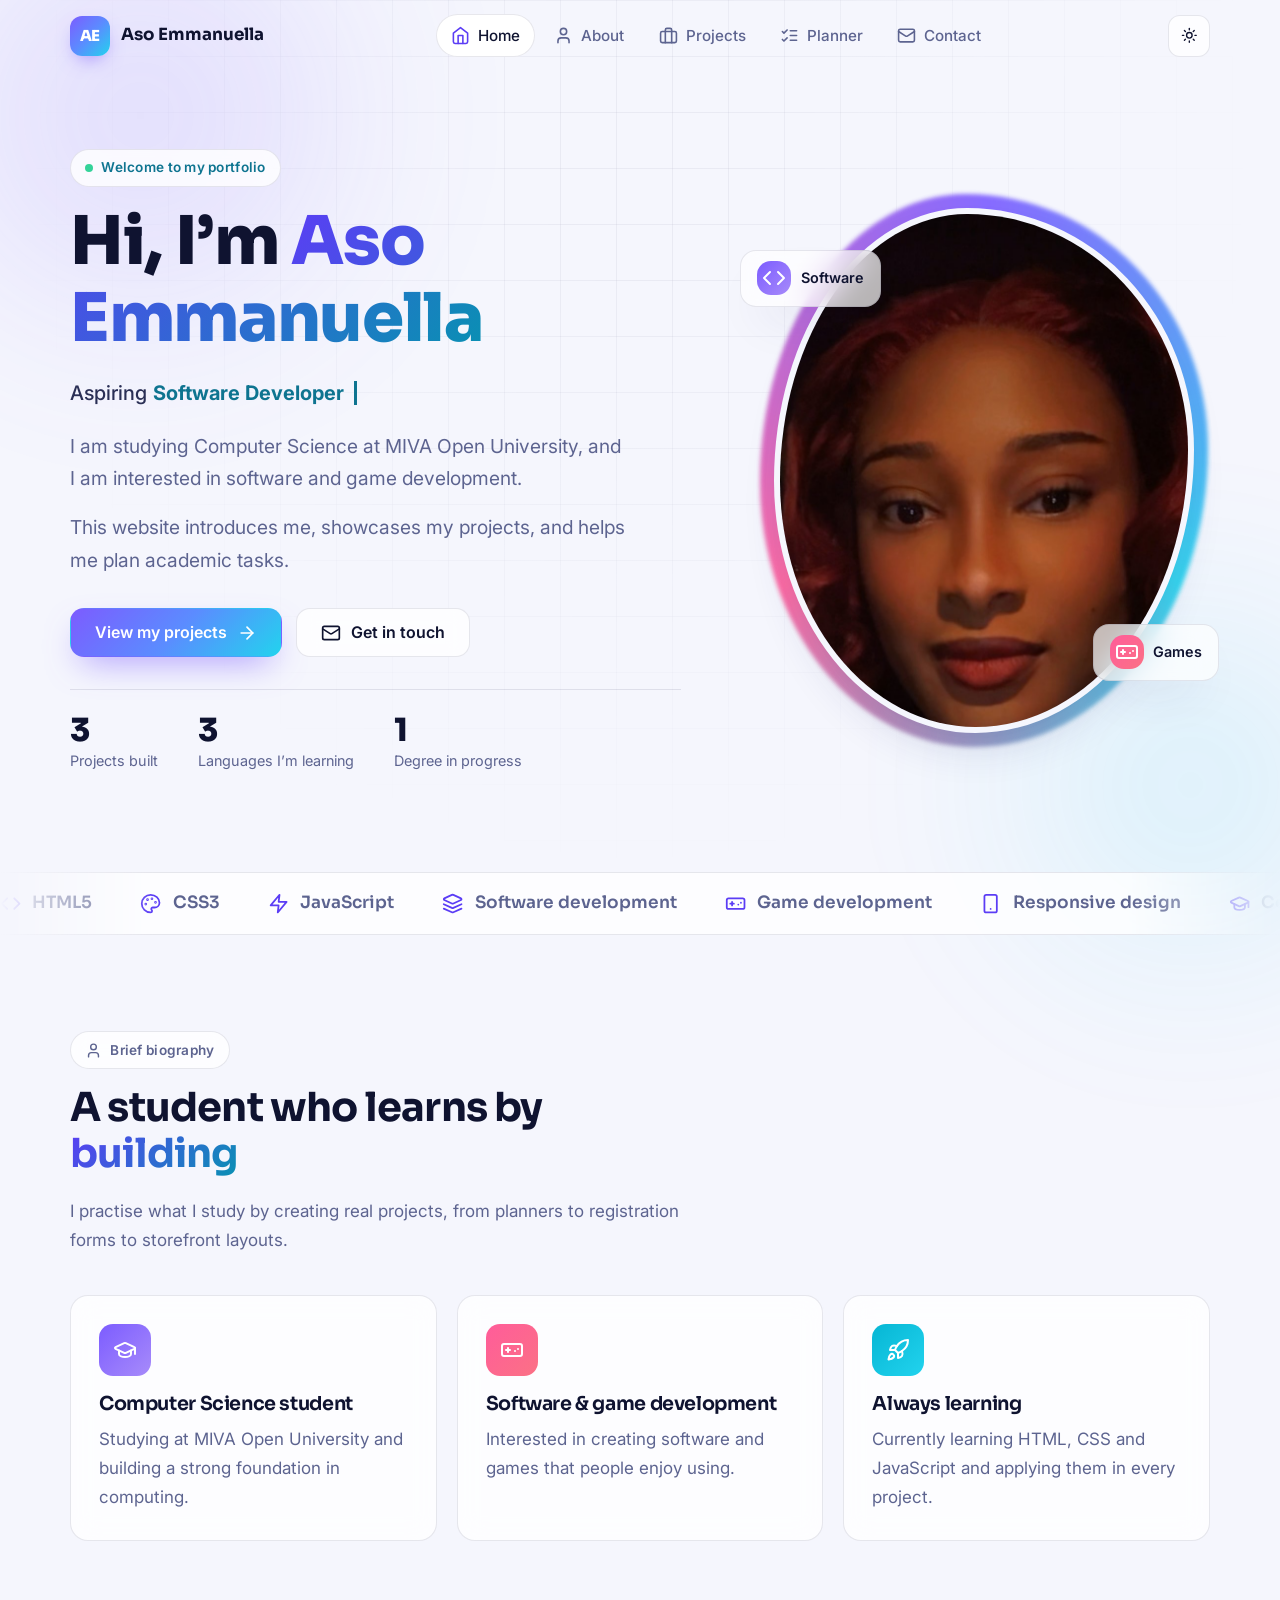
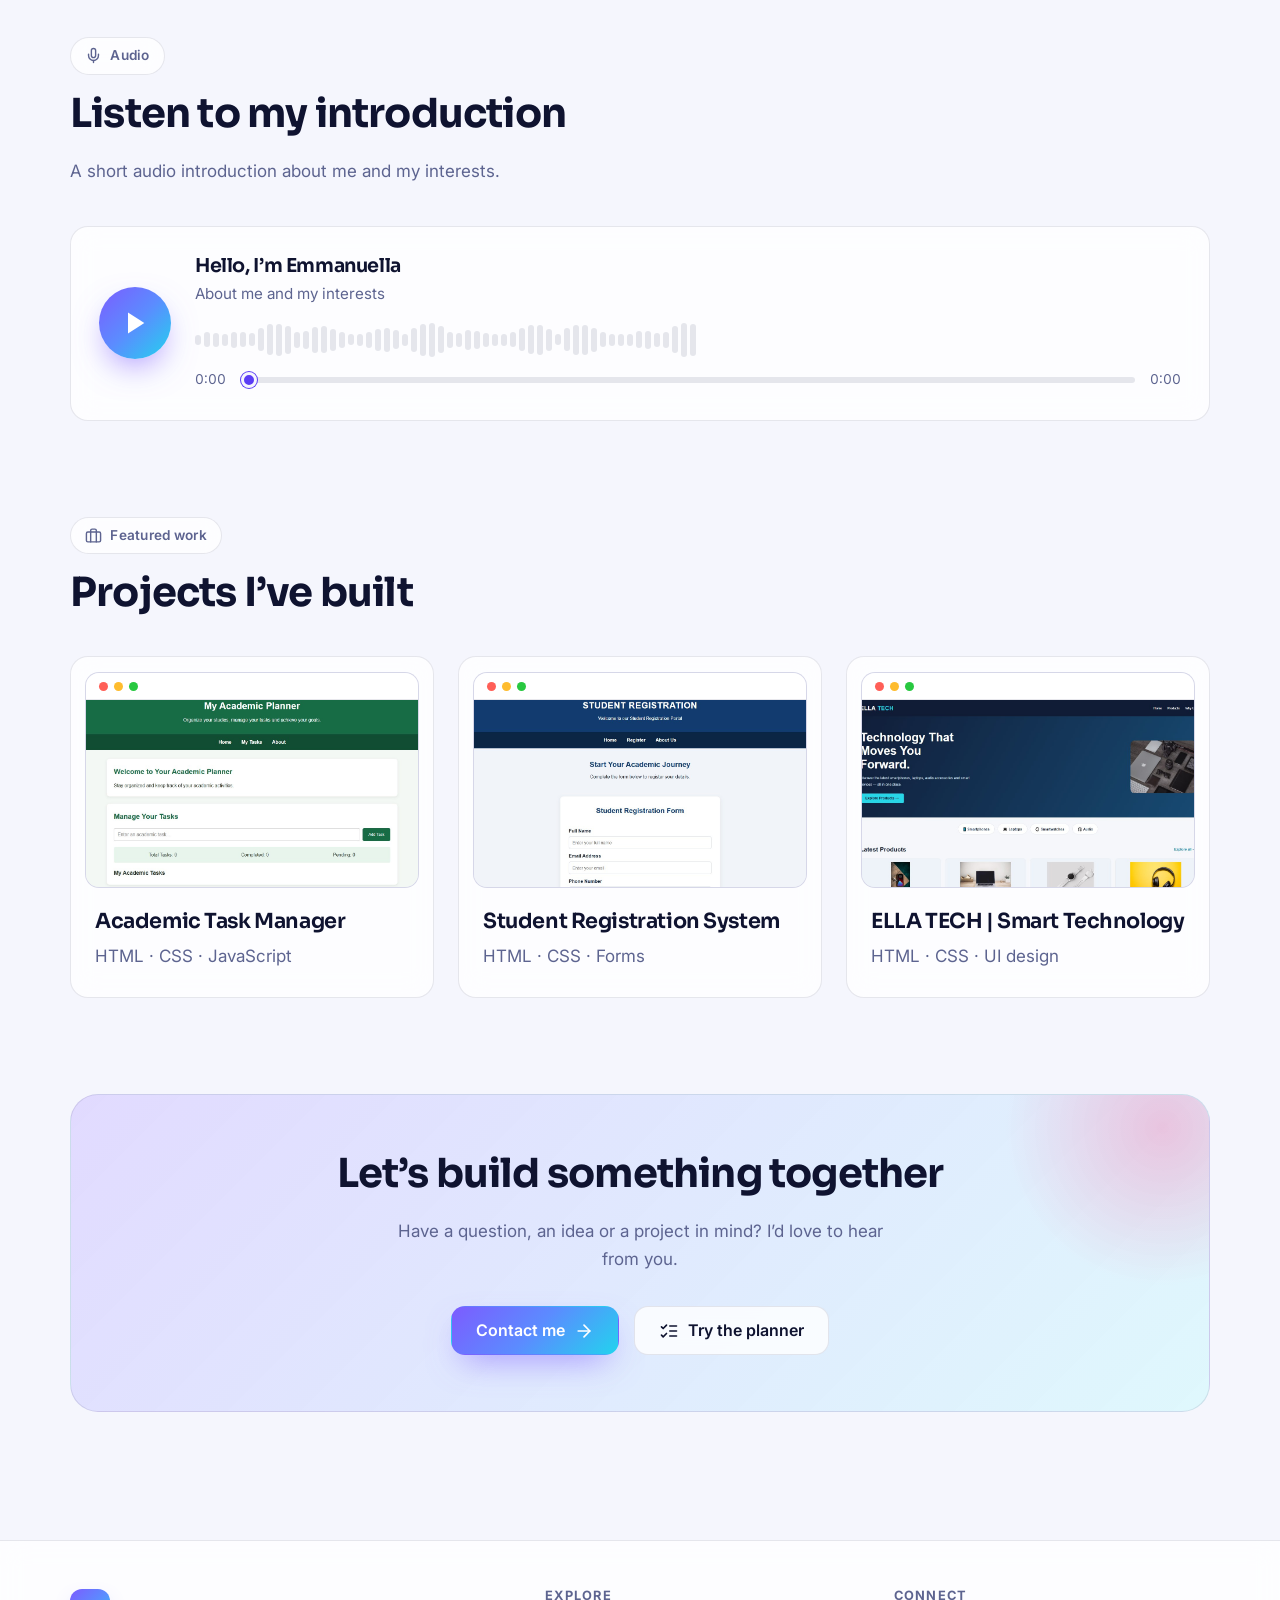
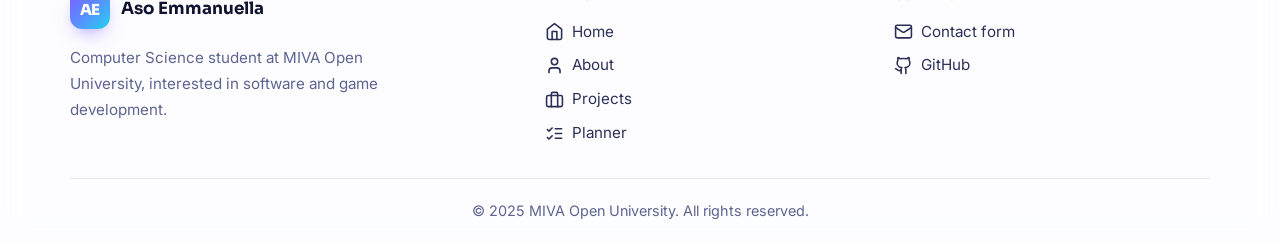
==== commit 48efea06: "Update index.html" ====
--- a/index.html
+++ b/index.html
@@ -12,7 +12,7 @@
   <link rel="stylesheet" href="https://fonts.googleapis.com/css2?family=Inter:wght@400;500;600;700&family=Sora:wght@600;700;800&display=swap">
   <link rel="stylesheet" href="style.css">
   <script>
-    /* Runs before first paint so the saved theme never flashes. */
+    
     document.documentElement.classList.add("js");
     try {
       var saved = localStorage.getItem("theme");
@@ -95,7 +95,6 @@
       <div class="marquee-track"><span><i data-icon="code"></i>HTML5</span><span><i data-icon="palette"></i>CSS3</span><span><i data-icon="zap"></i>JavaScript</span><span><i data-icon="layers"></i>Software development</span><span><i data-icon="gamepad"></i>Game development</span><span><i data-icon="phone2"></i>Responsive design</span><span><i data-icon="cap"></i>Computer Science</span><span><i data-icon="code"></i>HTML5</span><span><i data-icon="palette"></i>CSS3</span><span><i data-icon="zap"></i>JavaScript</span><span><i data-icon="layers"></i>Software development</span><span><i data-icon="gamepad"></i>Game development</span><span><i data-icon="phone2"></i>Responsive design</span><span><i data-icon="cap"></i>Computer Science</span><span><i data-icon="code"></i>HTML5</span><span><i data-icon="palette"></i>CSS3</span><span><i data-icon="zap"></i>JavaScript</span><span><i data-icon="layers"></i>Software development</span><span><i data-icon="gamepad"></i>Game development</span><span><i data-icon="phone2"></i>Responsive design</span><span><i data-icon="cap"></i>Computer Science</span><span><i data-icon="code"></i>HTML5</span><span><i data-icon="palette"></i>CSS3</span><span><i data-icon="zap"></i>JavaScript</span><span><i data-icon="layers"></i>Software development</span><span><i data-icon="gamepad"></i>Game development</span><span><i data-icon="phone2"></i>Responsive design</span><span><i data-icon="cap"></i>Computer Science</span></div>
     </div>
 
-    <!-- Brief biography -->
     <section class="section" aria-labelledby="bio-title">
       <div class="container">
         <div class="section-head reveal">
@@ -123,7 +122,6 @@
       </div>
     </section>
 
-    <!-- Multimedia: audio introduction -->
     <section class="section" style="padding-top:0" aria-labelledby="audio-heading">
       <div class="container">
         <div class="section-head reveal">
@@ -155,7 +153,6 @@
       </div>
     </section>
 
-    <!-- Featured projects -->
     <section class="section" style="padding-top:0" aria-labelledby="featured-title">
       <div class="container">
         <div class="section-head reveal">
--- a/style.css
+++ b/style.css
@@ -1,12 +1,3 @@
-/* ==========================================================================
-   Aso Emmanuella — Student Portfolio
-   One shared external stylesheet for every page.
-   Sections: tokens · base · layout · navigation · buttons · hero · cards ·
-             about · projects · planner · contact · footer · animations ·
-             responsive · accessibility
-   ========================================================================== */
-
-/* ---------- 1. Design tokens (consistent colour scheme) ---------- */
 :root {
   --font-display: "Sora", "Segoe UI", system-ui, sans-serif;
   --font-body: "Inter", "Segoe UI", system-ui, -apple-system, sans-serif;
@@ -67,7 +58,6 @@
   --success: #0f9d6b;
 }
 
-/* ---------- 2. Base ---------- */
 *,
 *::before,
 *::after {
@@ -94,7 +84,6 @@
   transition: background-color 0.4s ease, color 0.4s ease;
 }
 
-/* Ambient background: soft moving glows + faint grid */
 body::before,
 body::after {
   content: "";
@@ -160,7 +149,6 @@
 
 ::selection { background: var(--violet); color: #fff; }
 
-/* Flat SVG icons (injected by script.js) */
 .icon {
   width: 1.25em;
   height: 1.25em;
@@ -183,7 +171,6 @@
   background-image: linear-gradient(135deg, #5b3df5, #0891b2);
 }
 
-/* ---------- 3. Layout helpers ---------- */
 .container {
   width: min(var(--container), 100% - 2.5rem);
   margin-inline: auto;
@@ -217,7 +204,6 @@
 .page-hero { padding-block: clamp(3rem, 7vw, 5rem) 1rem; }
 .page-hero p { max-width: 620px; color: var(--muted); font-size: 1.15rem; }
 
-/* Skip link */
 .skip-link {
   position: fixed; top: -60px; left: 1rem; z-index: 200;
   padding: 0.6rem 1rem; border-radius: 10px;
@@ -226,7 +212,6 @@
 }
 .skip-link:focus { top: 1rem; }
 
-/* Scroll progress */
 .scroll-progress {
   position: fixed; top: 0; left: 0; z-index: 120;
   width: 100%; height: 3px;
@@ -234,7 +219,6 @@
   transform: scaleX(0); transform-origin: left;
 }
 
-/* ---------- 4. Navigation ---------- */
 .site-header {
   position: fixed; inset: 0 0 auto 0; z-index: 100;
   height: var(--nav-h);
@@ -312,7 +296,6 @@
 .menu-toggle[aria-expanded="true"] .bars span:nth-child(2) { opacity: 0; }
 .menu-toggle[aria-expanded="true"] .bars span:nth-child(3) { top: 5px; transform: rotate(-45deg); }
 
-/* ---------- 5. Buttons ---------- */
 .btn {
   position: relative; overflow: hidden; isolation: isolate;
   display: inline-flex; align-items: center; justify-content: center; gap: 0.6rem;
@@ -342,7 +325,6 @@
 .btn-danger-ghost:hover { background: rgb(255 107 139 / 12%); }
 .btn[disabled] { opacity: 0.5; cursor: not-allowed; transform: none; }
 
-/* ---------- 6. Home hero ---------- */
 .hero { padding-block: clamp(2.5rem, 6vw, 5rem) clamp(3rem, 7vw, 5rem); }
 .hero-grid {
   display: grid; grid-template-columns: 1.15fr 0.85fr;
@@ -359,7 +341,6 @@
 .stat strong { display: block; font-family: var(--font-display); font-size: 2rem; font-weight: 800; color: var(--heading); line-height: 1; }
 .stat span { color: var(--muted); font-size: 0.9rem; }
 
-/* Portrait */
 .portrait-wrap { position: relative; justify-self: center; width: min(100%, 420px); }
 .portrait-ring {
   position: absolute; inset: -14px; border-radius: 46% 54% 52% 48% / 52% 46% 54% 48%;
@@ -388,7 +369,6 @@
 .float-chip.c1 { top: 8%; left: -8%; }
 .float-chip.c2 { bottom: 10%; right: -6%; animation-delay: -3s; }
 
-/* Flat icon tiles */
 .tile {
   display: grid; place-items: center; flex: none;
   width: 52px; height: 52px; border-radius: 14px;
@@ -401,14 +381,12 @@
 .tile.t-green { background: linear-gradient(135deg, #10b981, #34d399); }
 .tile .icon { width: 24px; height: 24px; }
 
-/* ---------- 7. Cards ---------- */
 .card {
   position: relative; overflow: hidden; padding: 1.75rem;
   border: 1px solid var(--border); border-radius: var(--radius);
   background: var(--surface); backdrop-filter: blur(14px);
   transition: transform 0.45s var(--ease), border-color 0.3s ease, box-shadow 0.4s ease, background-color 0.3s ease;
 }
-/* Cursor spotlight (set by script.js through --mx / --my) */
 .card::before {
   content: ""; position: absolute; inset: 0; pointer-events: none; opacity: 0;
   background: radial-gradient(420px circle at var(--mx, 50%) var(--my, 50%), rgb(124 92 255 / 18%), transparent 45%);
@@ -423,7 +401,6 @@
 .grid-3 { display: grid; grid-template-columns: repeat(auto-fit, minmax(260px, 1fr)); gap: 1.25rem; }
 .grid-2 { display: grid; grid-template-columns: repeat(auto-fit, minmax(300px, 1fr)); gap: 1.25rem; }
 
-/* Audio player */
 .audio-card { display: grid; grid-template-columns: auto 1fr; align-items: center; gap: 1.5rem; padding: 1.75rem; }
 .audio-card:hover { transform: none; }
 .play-btn {
@@ -453,7 +430,6 @@
 .seek::-moz-range-thumb { width: 12px; height: 12px; border-radius: 50%; border: 3px solid var(--bg); background: var(--primary); }
 .native-audio { display: none; }
 
-/* Project teaser band & CTA */
 .cta-band {
   position: relative; overflow: hidden; padding: clamp(2.2rem, 5vw, 3.5rem);
   border: 1px solid var(--border); border-radius: var(--radius-lg); text-align: center;
@@ -467,14 +443,12 @@
 .cta-band p { max-width: 520px; margin-inline: auto; color: var(--muted); }
 .cta-band .hero-cta { justify-content: center; margin-bottom: 0; }
 
-/* Marquee */
 .marquee { overflow: hidden; border-block: 1px solid var(--border); background: var(--surface); mask-image: linear-gradient(90deg, transparent, #000 12%, #000 88%, transparent); }
 .marquee-track { display: flex; width: max-content; gap: 3rem; padding-block: 1rem; animation: marquee 28s linear infinite; }
 .marquee:hover .marquee-track { animation-play-state: paused; }
 .marquee-track span { display: inline-flex; align-items: center; gap: 0.7rem; color: var(--muted); font-family: var(--font-display); font-weight: 600; white-space: nowrap; }
 .marquee-track .icon { color: var(--primary); }
 
-/* ---------- 8. About ---------- */
 .table-wrap { overflow-x: auto; border: 1px solid var(--border); border-radius: var(--radius); background: var(--surface); backdrop-filter: blur(14px); }
 table { width: 100%; border-collapse: collapse; min-width: 520px; }
 caption { padding: 1rem 1.4rem 0; color: var(--muted); font-size: 0.9rem; text-align: left; caption-side: bottom; padding-bottom: 1rem; }
@@ -510,7 +484,6 @@
 .meter i.fill::after { content: ""; position: absolute; inset: 0; background: var(--grad); transform: scaleX(0); transform-origin: left; transition: transform 0.9s var(--ease) calc(var(--d, 0) * 0.15s + 0.3s); }
 .in-view .meter i.fill::after { transform: scaleX(1); }
 
-/* ---------- 9. Projects ---------- */
 .filters { display: flex; flex-wrap: wrap; gap: 0.6rem; margin-bottom: 2rem; }
 .chip {
   padding: 0.55rem 1.1rem; border: 1px solid var(--border); border-radius: 999px;
@@ -553,7 +526,6 @@
 .dialog-note { display: flex; gap: 0.6rem; align-items: flex-start; padding: 0.9rem 1rem; border-radius: 12px; background: rgb(251 191 36 / 10%); color: var(--muted); font-size: 0.92rem; }
 .dialog-note .icon { color: var(--amber); margin-top: 0.15rem; }
 
-/* ---------- 10. Planner ---------- */
 .planner-layout { display: grid; grid-template-columns: 380px 1fr; gap: 1.5rem; align-items: start; }
 .planner-side { position: sticky; top: calc(var(--nav-h) + 20px); display: grid; gap: 1.25rem; }
 .planner-side .card:hover, .planner-main:hover { transform: none; }
@@ -636,7 +608,6 @@
 .empty p { margin: 0; max-width: 300px; }
 .form-status { min-height: 1.5em; margin: 0.8rem 0 0; color: var(--accent-text); font-size: 0.92rem; font-weight: 600; }
 
-/* ---------- 11. Contact ---------- */
 .contact-layout { display: grid; grid-template-columns: 0.8fr 1.2fr; gap: 1.5rem; align-items: start; }
 .contact-info { display: grid; gap: 1rem; }
 .info-card { display: flex; align-items: center; gap: 1rem; padding: 1.2rem 1.3rem; color: inherit; text-decoration: none; }
@@ -658,7 +629,6 @@
 .success p { color: var(--muted); max-width: 360px; }
 .form-card.sent form { display: none; }
 
-/* ---------- 12. Toasts ---------- */
 .toast-region { position: fixed; right: 1rem; bottom: 1rem; z-index: 300; display: grid; gap: 0.6rem; }
 .toast {
   display: flex; align-items: center; gap: 0.7rem; max-width: 340px; padding: 0.85rem 1.1rem;
@@ -674,7 +644,6 @@
 .to-top.show:hover { transform: translateY(-3px); }
 .toast-region:has(.toast) ~ .to-top { bottom: 5.5rem; }
 
-/* ---------- 13. Footer ---------- */
 .site-footer { margin-top: 2rem; border-top: 1px solid var(--border); background: var(--surface); backdrop-filter: blur(14px); }
 .footer-inner { display: grid; grid-template-columns: 1.4fr 1fr 1fr; gap: 2rem; padding-block: 3rem 2rem; }
 .footer-inner h2 { margin-bottom: 0.9rem; color: var(--muted); font-family: var(--font-body); font-size: 0.8rem; font-weight: 700; letter-spacing: 0.1em; text-transform: uppercase; }
@@ -685,19 +654,16 @@
 .copyright { padding-block: 1.25rem; border-top: 1px solid var(--border); color: var(--muted); font-size: 0.9rem; text-align: center; }
 .copyright p { margin: 0; }
 
-/* ---------- 14. Scroll reveal ---------- */
 .js .reveal { opacity: 0; transform: translateY(32px); transition: opacity 0.8s var(--ease), transform 0.8s var(--ease); transition-delay: calc(var(--i, 0) * 90ms); }
 .js .reveal.in-view { opacity: 1; transform: none; }
 .js .reveal-left { transform: translateX(-40px); }
 .js .reveal-right { transform: translateX(40px); }
 .js .reveal-scale { transform: scale(0.92); }
 
-/* Smooth page-to-page transitions (Chrome/Edge/Safari) */
 @view-transition { navigation: auto; }
 ::view-transition-old(root) { animation: 0.25s ease both fade-out; }
 ::view-transition-new(root) { animation: 0.4s var(--ease) both fade-up; }
 
-/* ---------- 15. Keyframes ---------- */
 @keyframes drift { to { transform: translate(6vmax, 5vmax) scale(1.12); } }
 @keyframes spin { to { transform: rotate(360deg); } }
 @keyframes morph {
@@ -723,7 +689,6 @@
 @keyframes fade-out { to { opacity: 0; transform: translateY(-8px); } }
 @keyframes fade-up { from { opacity: 0; transform: translateY(14px); } }
 
-/* ---------- 16. Responsive ---------- */
 @media (max-width: 960px) {
   .hero-grid { grid-template-columns: 1fr; }
   .portrait-wrap { order: -1; width: min(78%, 340px); }
@@ -763,7 +728,6 @@
   .brand span:last-child { display: none; }
 }
 
-/* ---------- 17. Accessibility ---------- */
 :focus-visible { outline: 3px solid var(--cyan); outline-offset: 3px; border-radius: 6px; }
 .sr-only { position: absolute; width: 1px; height: 1px; margin: -1px; padding: 0; overflow: hidden; clip: rect(0 0 0 0); white-space: nowrap; border: 0; }
 
@@ -772,5 +736,4 @@
   .js .reveal { opacity: 1; transform: none; }
 }
 
-/* The hidden attribute must always win over component display rules */
 [hidden] { display: none !important; }
